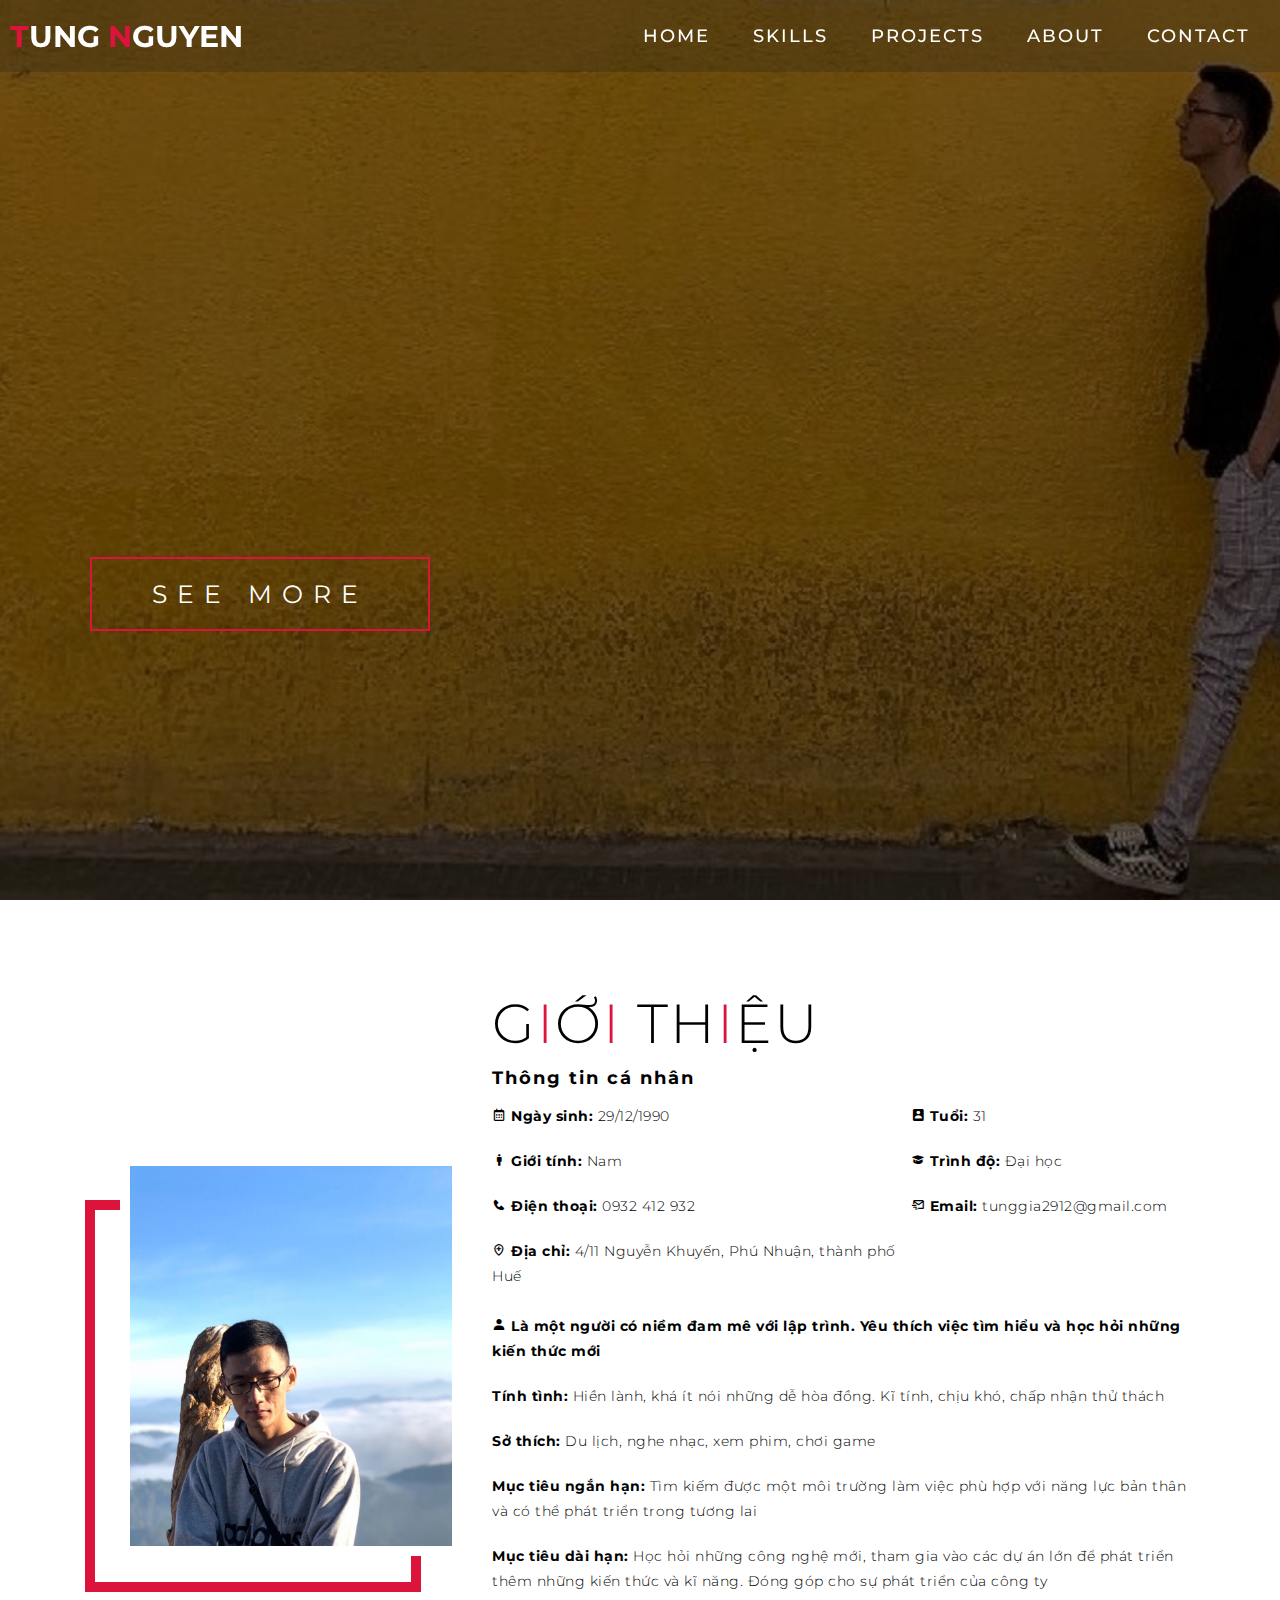
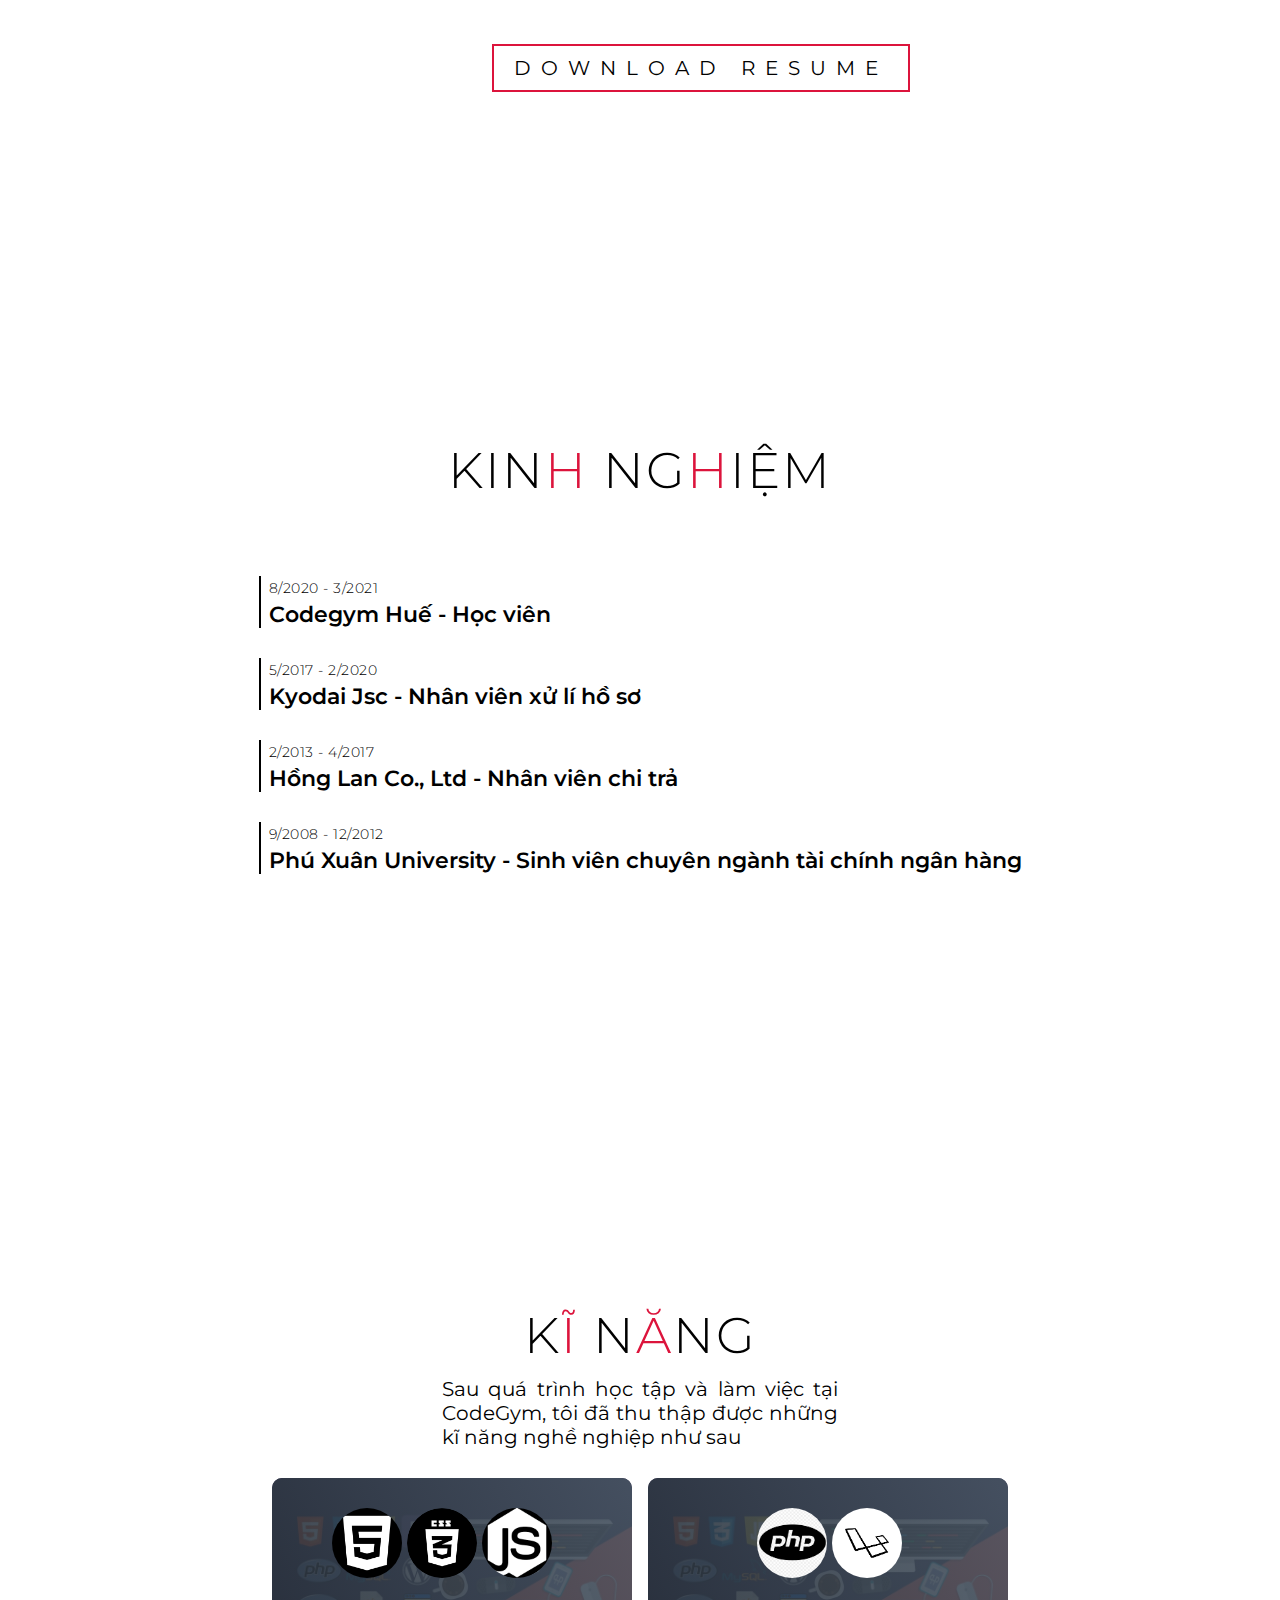
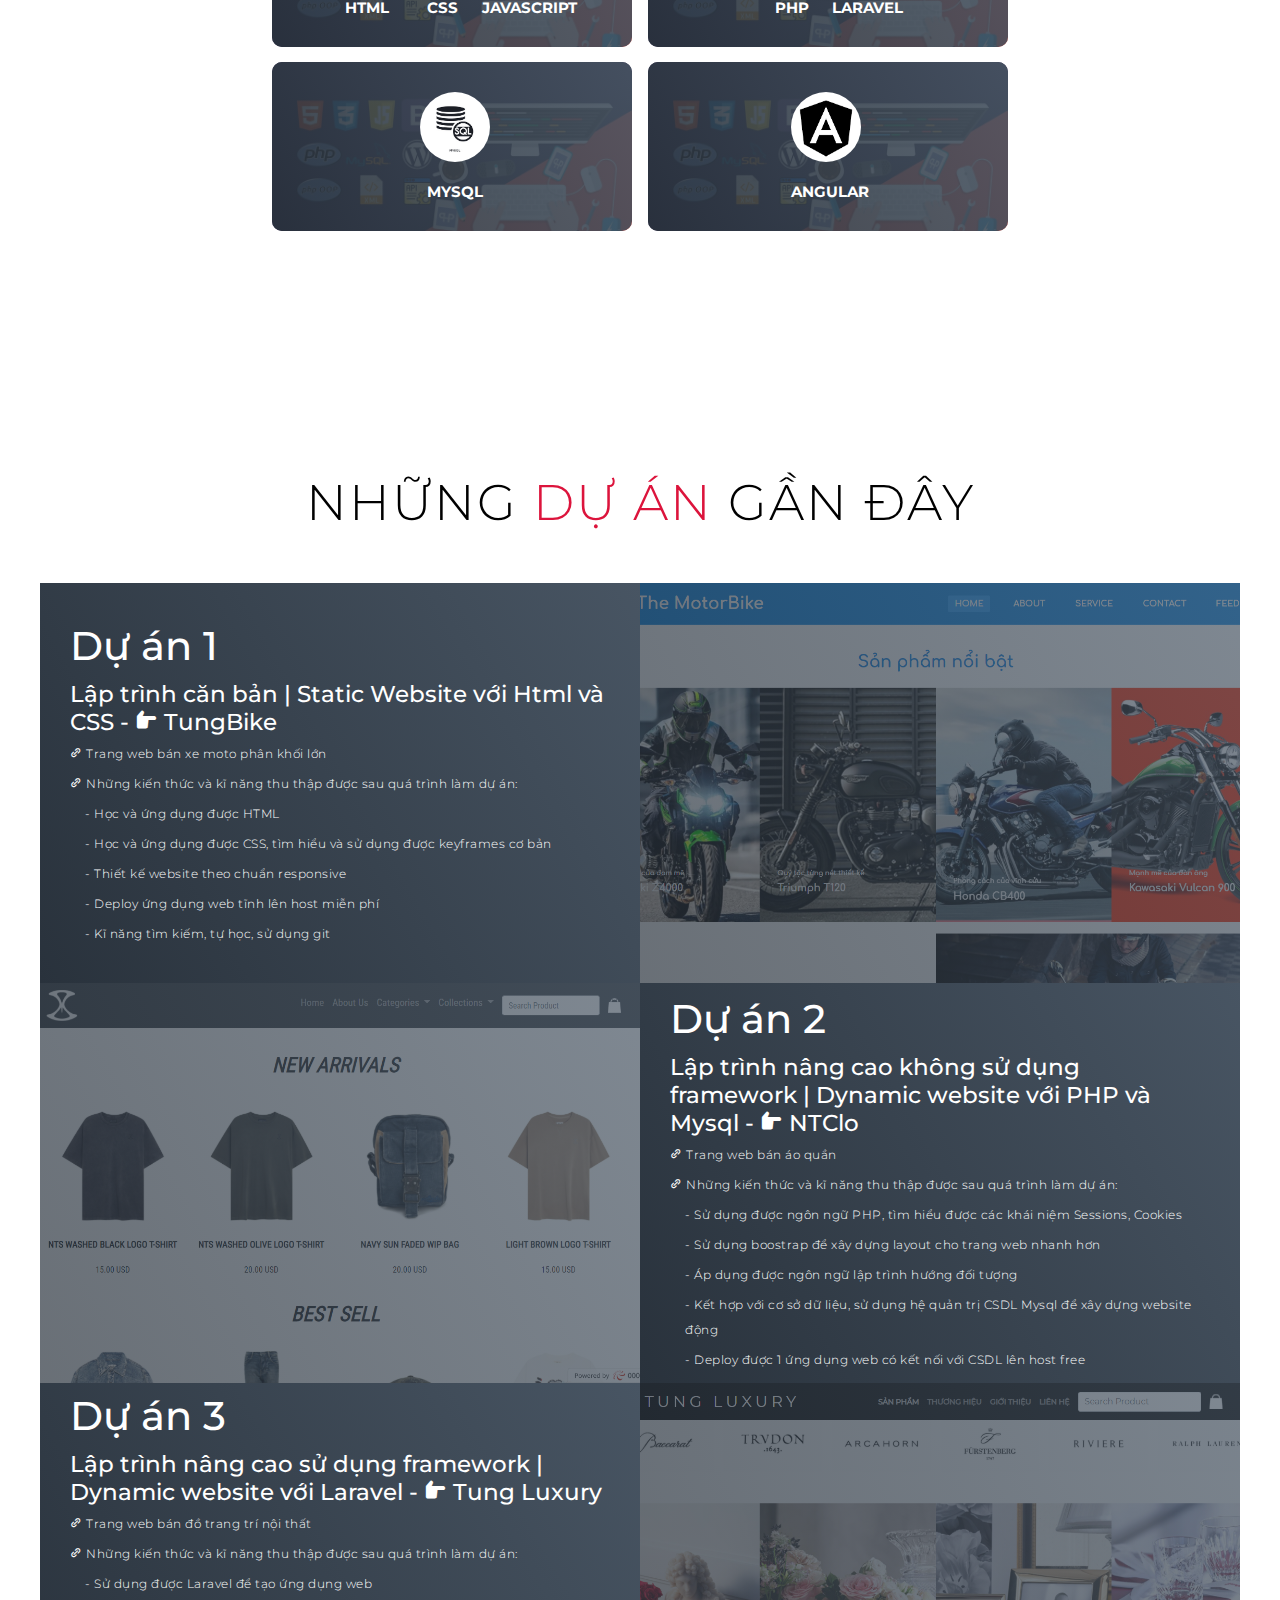
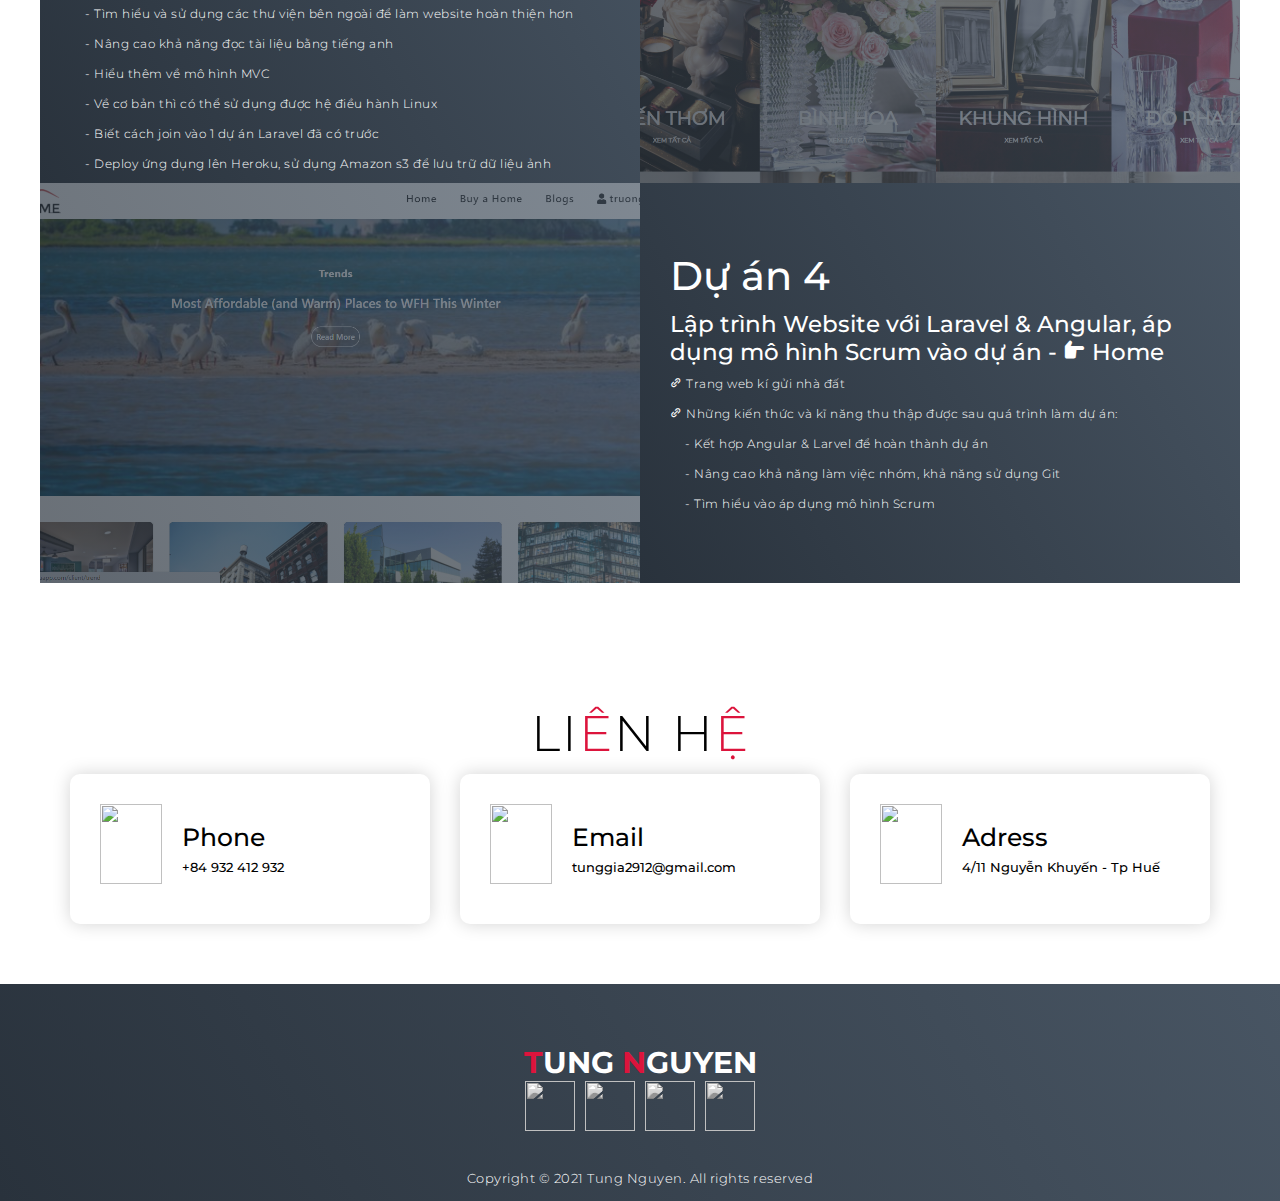
==== index.html @ 2b0b5496 "fix" ====
<!DOCTYPE html>
<html lang="en">
  <head>
    <meta charset="UTF-8" />
    <meta name="viewport" content="width=device-width, initial-scale=1.0" />
    <link rel="stylesheet" href="style.css" />
    <link rel="preconnect" href="https://fonts.gstatic.com" />
    <link
      href="https://fonts.googleapis.com/css2?family=Montserrat&display=swap"
      rel="stylesheet"
    />
    <link rel="stylesheet"
  href="https://cdn.jsdelivr.net/npm/boxicons@latest/css/boxicons.min.css">
    <title>TungNguyen Portfolio</title>
  </head>
  <body>
  <div class="wrapper">
    <section id="header">
      <div class="header container">
        <div class="header__nav-bar">
          <div class="header__brand">
            <a href="#hero"
              ><h1><span>T</span>ung <span>N</span>guyen</h1></a
            >
          </div>
          <div class="header__nav-list">
            <div class="hamburger">
              <div class="bar"></div>
            </div>
            <ul>
              <li><a class="link" href="#hero" data-after="Home">Home</a></li>
              <li><a class="link" href="#services" data-after="Skills">Skills</a></li>
              <li><a class="link" href="#projects" data-after="Projects">Projects</a></li>
              <li><a class="link" href="#about" data-after="About">About</a></li>
              <li><a class="link" href="#contact" data-after="Contact">Contact</a></li>
            </ul>
          </div>
        </div>
      </div>
    </section>
    <section id="hero">
      <div class="hero container">
        <div>
          <h1>Hello,<span></span></h1>
          <h1>My name is <span></span></h1>
          <h1>Tung <span></span></h1>
          <a href="#about" type="button" class="cta">See more</a>
        </div>
      </div>
    </section>
    <section id="about">
      <div class="about container">
        <div class="about__col-left">
          <div class="about__image">
            <img src="./assets/images/profile.jpg" alt="" />
          </div>
        </div>
        <div class="about__col-right">
          <h1 class="section__title">G<span>i</span>ớ<span>i</span> Th<span>i</span>ệu</h1>
          <h2>Thông tin cá nhân</h2>
          <div class="info_details">
            <div class="info_left">
              <p>
                <i class='bx bx-calendar'></i>
                <span class="about_highlight">Ngày sinh:</span> 29/12/1990
              </p>
              <p>
                <i class='bx bx-male'></i>
                <span class="about_highlight">Giới tính:</span> Nam
              </p>
              <p>
                <i class='bx bxs-phone' ></i>
                <span class="about_highlight">Điện thoại:</span> 0932 412 932
              </p>
              <p>
                <i class='bx bx-location-plus' ></i>
                <span class="about_highlight">Địa chỉ:</span> 4/11 Nguyễn Khuyến, Phú Nhuận, thành phố Huế
              </p>
            </div>
            <div class="info-right">
              <p>
                <i class='bx bxs-user-rectangle'></i>
                <span class="about_highlight">Tuổi:</span> 31
              </p>
              <p>
                <i class='bx bxs-graduation' ></i>
                <span class="about_highlight">Trình độ:</span> Đại học
              </p>
              <p>
                <i class='bx bx-mail-send' ></i>
                <span class="about_highlight">Email:</span> tunggia2912@gmail.com
              </p>
            </div>
          </div>
          <p><span class="about_highlight"><i class='bx bxs-user'></i> Là một người có niềm đam mê với lập trình. Yêu thích việc tìm hiểu và học hỏi những kiến thức mới</span></p>
          <p><span class="about_highlight">Tính tình:</span> Hiền lành, khá ít nói những dễ hòa đồng. Kĩ tính, chịu khó, chấp nhận thử thách</p>
          <p><span class="about_highlight">Sở thích:</span> Du lịch, nghe nhạc, xem phim, chơi game</p>
          <p><span class="about_highlight">Mục tiêu ngắn hạn:</span> Tìm kiếm được một môi trường làm việc phù hợp với năng lực bản thân và có thể phát triển trong tương lai</p>
          <p><span class="about_highlight">Mục tiêu dài hạn:</span> Học hỏi những công nghệ mới, tham gia vào các dự án lớn để phát triển thêm những kiến thức và kĩ năng. Đóng góp cho sự phát triển của công ty</p>
          <a download="" href="./assets/pdf/tungCv.pdf" id="resume-button" class="cta generate-pdf">Download Resume</a>
          <!-- Button to generate and download pdf -->
          <!-- <i class='bx bx-download ' title="Generate PDF" ></i> -->
        </div>
      </div>
    </section>
    <section id="experiences">
      <div class="experiences container">
          <div class="experiences__top">
              <h1 class="section__title">Kin<span>h</span> Ng<span>h</span>iệm</h1>
          </div>
          <div class="experiences_bottom">
              <div class="timeline_item">                
                  <p class="experiences_timeline">8/2020 - 3/2021</p>
                  <h2>Codegym Huế - Học viên</h2>
              </div>
              <div class="timeline_item">
                  <p class="experiences_timeline">5/2017 - 2/2020</p>
                  <h2>Kyodai Jsc - Nhân viên xử lí hồ sơ</h2>
              </div>
              <div class="timeline_item">
                  <p class="experiences_timeline">2/2013 - 4/2017</p>
                  <h2>Hồng Lan Co., Ltd - Nhân viên chi trả</h2>
              </div>
              <div class="timeline_item">
                  <p class="experiences_timeline">9/2008 - 12/2012</p>
                  <h2>Phú Xuân University - Sinh viên chuyên ngành tài chính ngân hàng</h2>
              </div>
      </div>
  </section>
    <section id="services">
      <div class="services container">
        <div class="services__top">
          <h1 class="section__title">K<span>ĩ</span> n<span>ă</span>ng</h1>
            <div class="description">
              Sau quá trình học tập và làm việc tại CodeGym, tôi đã thu thập được những kĩ năng nghề nghiệp như sau  
            </div>
        </div>
        <div class="services__bottom">
          <div class="services__item">
            <div class="skills">
              <div class="icon">
                <img src="assets/images/html.png" />
              </div>
              <h3>HTML</h3>
            </div>
            <div class="skills">
              <div class="icon">
                <img src="assets/images/css3.webp" />
              </div>
              <h3>CSS</h3>
            </div>
            <div class="skills">
              <div class="icon">
                <img src="assets/images/js.png" />
              </div>
              <h3>JavaScript</h3>
            </div>
          </div>
          <div class="services__item">
              <div class="skills">
                <div class="icon">
                  <img src="assets/images/php.jpg" />
                </div>
                <h3>PHP</h2>
              </div>
              <div class="skills">
                <div class="icon">
                  <img src="assets/images/laravel.png" />
                </div>
                <h3>Laravel</h2>
              </div>
          </div>
          <div class="services__item">
            <div class="skills">
              <div class="icon">
                <img src="assets/images/mysql.jpg" />
              </div>
              <h3>MySql</h2>
            </div>
          </div>
          <div class="services__item">
            <div class="skills">
              <div class="icon">
                <img src="assets/images/angular.png" />
              </div>
              <h3>Angular</h2>
            </div>
          </div>
        </div>
      </div>
    </section>
    <section id="projects">
      <div class="projects container">
        <div class="projects__header">
          <h1 class="section__title">Những<span> dự án</span> gần đây</h1>
        </div>
        <div class="projects__all">
          <div class="projects__item">
            <div class="projects__info">
              <h1>Dự án 1</h1>
              <h2>Lập trình căn bản | Static Website với Html và CSS - <a href="https://tungbike.netlify.app/"><i class='bx bxs-hand-right'></i> TungBike</a></h2>
              <p>
                <i class='bx bx-link-alt'></i> Trang web bán xe moto phân khối lớn
              </p>
              <p>
                <i class='bx bx-link-alt'></i> Những kiến thức và kĩ năng thu thập được sau quá trình làm dự án:
              </p>
              <p class="project_knowledges">- Học và ứng dụng được HTML</p>
              <p class="project_knowledges">- Học và ứng dụng được CSS, tìm hiểu và sử dụng được keyframes cơ bản</p>
              <p class="project_knowledges">- Thiết kế website theo chuẩn responsive</p>
              <p class="project_knowledges">- Deploy ứng dụng web tĩnh lên host miễn phí</p>
              <p class="project_knowledges">- Kĩ năng tìm kiếm, tự học, sử dụng git</p>
            </div>
            <div class="projects__image">
              <img src="./assets/images/project1.png" alt="" />
            </div>
          </div>
          <div class="projects__item">
            <div class="projects__info">
              <h1>Dự án 2</h1>
              <h2>Lập trình nâng cao không sử dụng framework | Dynamic website với PHP và Mysql - <a href="https://ntclo.000webhostapp.com/"><i class='bx bxs-hand-right'></i> NTClo</a></h2>
              <p>
                <i class='bx bx-link-alt'></i> Trang web bán áo quần
              </p>
              <p>
                <i class='bx bx-link-alt'></i> Những kiến thức và kĩ năng thu thập được sau quá trình làm dự án:
              </p>
              <p class="project_knowledges">- Sử dụng được ngôn ngữ PHP, tìm hiểu được các khái niệm Sessions, Cookies</p>
              <p class="project_knowledges">- Sử dụng boostrap để xây dựng layout cho trang web nhanh hơn</p>
              <p class="project_knowledges">- Áp dụng được ngôn ngữ lập trình hướng đối tượng</p>
              <p class="project_knowledges">- Kết hợp với cơ sở dữ liệu, sử dụng hệ quản trị CSDL Mysql để xây dựng website động</p>
              <p class="project_knowledges">- Deploy được 1 ứng dụng web có kết nối với CSDL lên host free</p>
            </div>
            <div class="projects__image">
              <img src="./assets/images/project2.png" alt="" />
            </div>
          </div>
          <div class="projects__item">
            <div class="projects__info">
              <h1>Dự án 3</h1>
              <h2>Lập trình nâng cao sử dụng framework | Dynamic website với Laravel - <a href="https://tungluxury.herokuapp.com/"><i class='bx bxs-hand-right'></i> Tung Luxury</a></h2>
              <p>
                <i class='bx bx-link-alt'></i> Trang web bán đồ trang trí nội thất
              </p>
              <p>
                <i class='bx bx-link-alt'></i> Những kiến thức và kĩ năng thu thập được sau quá trình làm dự án:
              </p>
              <p class="project_knowledges">- Sử dụng được Laravel để tạo ứng dụng web</p>
              <p class="project_knowledges">- Tìm hiểu và sử dụng các thư viện bên ngoài để làm website hoàn thiện hơn</p>
              <p class="project_knowledges">- Nâng cao khả năng đọc tài liệu bằng tiếng anh</p>
              <p class="project_knowledges">- Hiểu thêm về mô hình MVC</p>
              <p class="project_knowledges">- Về cơ bản thì có thể sử dụng được hệ điều hành Linux</p>
              <p class="project_knowledges">- Biết cách join vào 1 dự án Laravel đã có trước</p>
              <p class="project_knowledges">- Deploy ứng dụng lên Heroku, sử dụng Amazon s3 để lưu trữ dữ liệu ảnh</p>
            </div>
            <div class="projects__image">
              <img src="./assets/images/project3.png" alt="" />
            </div>
          </div>
          <div class="projects__item">
            <div class="projects__info">
              <h1>Dự án 4</h1>
              <h2>Lập trình Website với Laravel & Angular, áp dụng mô hình Scrum vào dự án - <a href="http://home-estate.herokuapp.com/"><i class='bx bxs-hand-right'></i> Home</a></h2>
              <p>
                <i class='bx bx-link-alt'></i> Trang web kí gửi nhà đất
              </p>
              <p>
                <i class='bx bx-link-alt'></i> Những kiến thức và kĩ năng thu thập được sau quá trình làm dự án:
              </p>
              <p class="project_knowledges">- Kết hợp Angular & Larvel để hoàn thành dự án</p>
              <p class="project_knowledges">- Nâng cao khả năng làm việc nhóm, khả năng sử dụng Git</p>
              <p class="project_knowledges">- Tìm hiểu vào áp dụng mô hình Scrum</p>
            </div>
            <div class="projects__image">
              <img src="./assets/images/project4.png" alt="" />
            </div>
          </div>
        </div>
      </div>
    </section>
  
    <!-- CONTACT -->
    <section id="contact">
      <div class="contact container">
        <div>
          <h1 class="section__title">Li<span>ê</span>n H<span>ệ</span></h1>
        </div>
        <div class="contact__items">
          <div class="contact__item">
            <div class="contact__icon">
              <img src="https://img.icons8.com/bubbles/50/000000/phone.png" />
            </div>
            <div class="contact__info">
              <h1>Phone</h1>
              <h2>+84 932 412 932</h2>
            </div>
          </div>
          <div class="contact__item">
            <div class="contact__icon">
              <img src="https://img.icons8.com/bubbles/50/000000/email.png" />
            </div>
            <div class="contact__info">
              <h1>Email</h1>
              <h2>tunggia2912@gmail.com</h2>

            </div>
          </div>
          <div class="contact__item">
            <div class="contact__icon">
              <img src="https://img.icons8.com/bubbles/50/000000/address.png" />
            </div>
            <div class="contact__info">
              <h1>Adress</h1>
              <h2>4/11 Nguyễn Khuyến - Tp Huế</h2>
            </div>
          </div>
        </div>
      </div>
    </section>
    <section id="footer">
      <div class="footer container">
        <div class="footer__brand">
          <h1><span>T</span>ung <span>N</span>guyen</h1>
        </div>
        <div class="footer__social-icon">
          <div class="footer__social-item">
            <a href="#"
              ><img
                src="https://img.icons8.com/bubbles/50/000000/facebook-new.png"
            /></a>
          </div>
          <div class="footer__social-item">
            <a href="#"
              ><img
                src="https://img.icons8.com/bubbles/50/000000/instagram-new.png"
            /></a>
          </div>
          <div class="footer__social-item">
            <a href="#"
              ><img src="https://img.icons8.com/bubbles/50/000000/twitter.png"
            /></a>
          </div>
          <div class="footer__social-item">
            <a href="#"
              ><img src="https://img.icons8.com/bubbles/50/000000/youtube.png"
            /></a>
          </div>
        </div>
        <p>Copyright © 2021 Tung Nguyen. All rights reserved</p>
      </div>
    </section>
  </div>
    <script src="https://unpkg.com/scrollreveal"></script>
    <script src="./js/myJs.js"></script> 
    <script src="./js/html2pdf.bundle.min.js"></script>
  </body>
</html>
---- style.css ----
#hero {
  background-image: url(./assets/images/background1.jpg);
  background-size: cover;
  background-position: top center;
  position: relative;
  z-index: 1;
}

#hero .hero {
  max-width: 1200px;
  margin: 0 auto;
  padding: 0 50px;
  -webkit-box-pack: start;
      -ms-flex-pack: start;
          justify-content: flex-start;
}

#hero::after {
  content: '';
  position: absolute;
  left: 0;
  top: 0;
  height: 100%;
  width: 100%;
  background-color: black;
  opacity: 0.5;
  z-index: -1;
}

#hero h1 {
  display: block;
  width: -webkit-fit-content;
  width: -moz-fit-content;
  width: fit-content;
  font-size: 4rem;
  position: relative;
  color: transparent;
  -webkit-animation: text-reveal .5s forwards;
          animation: text-reveal .5s forwards;
  -webkit-animation-delay: 1.5s;
          animation-delay: 1.5s;
}

@media screen and (min-width: 768px) {
  #hero h1 {
    font-size: 7rem;
  }
}

#hero h1:nth-child(1) {
  -webkit-animation-delay: 1s;
          animation-delay: 1s;
}

#hero h1:nth-child(1) span {
  -webkit-animation-delay: .5s;
          animation-delay: .5s;
}

#hero h1:nth-child(2) {
  -webkit-animation-delay: 2s;
          animation-delay: 2s;
}

#hero h1:nth-child(2) span {
  -webkit-animation-delay: 1.5s;
          animation-delay: 1.5s;
}

#hero h1:nth-child(3) {
  -webkit-animation: text-reveal_name .5s ease forwards;
          animation: text-reveal_name .5s ease forwards;
  -webkit-animation-delay: 3s;
          animation-delay: 3s;
}

#hero h1:nth-child(3) span {
  -webkit-animation-delay: 2.5s;
          animation-delay: 2.5s;
}

#hero h1 span {
  position: absolute;
  top: 0;
  left: 0;
  height: 100%;
  width: 0;
  background-color: crimson;
  -webkit-animation: text_reveal_box 1s ease;
          animation: text_reveal_box 1s ease;
  -webkit-animation-delay: .3s;
          animation-delay: .3s;
}

/* keyframes*/
@-webkit-keyframes text_reveal_box {
  50% {
    width: 100%;
    left: 0;
  }
  100% {
    width: 0;
    left: 100%;
  }
}
@keyframes text_reveal_box {
  50% {
    width: 100%;
    left: 0;
  }
  100% {
    width: 0;
    left: 100%;
  }
}

@-webkit-keyframes text-reveal {
  100% {
    color: white;
  }
}

@keyframes text-reveal {
  100% {
    color: white;
  }
}

@-webkit-keyframes text-reveal_name {
  100% {
    color: crimson;
    font-weight: 600;
  }
}

@keyframes text-reveal_name {
  100% {
    color: crimson;
    font-weight: 600;
  }
}

/* end Keyframes*/
#services .services {
  -webkit-box-orient: vertical;
  -webkit-box-direction: normal;
      -ms-flex-direction: column;
          flex-direction: column;
  text-align: center;
  max-width: 1500px;
  margin: 0 auto;
  padding: 60px 0;
}

#services .services__top {
  width: 500px;
  margin: 0 auto;
  padding: 20px;
}

#services .services__top p {
  font-size: 1.7rem;
  margin-top: 5px;
  line-height: 2rem;
  font-weight: 300;
  letter-spacing: .05rem;
}

#services .services__bottom {
  display: -webkit-box;
  display: -ms-flexbox;
  display: flex;
  -webkit-box-align: center;
      -ms-flex-align: center;
          align-items: center;
  -webkit-box-pack: center;
      -ms-flex-pack: center;
          justify-content: center;
  -ms-flex-wrap: wrap;
      flex-wrap: wrap;
}

#services .services__bottom .icon {
  height: 70px;
  width: 70px;
  margin-bottom: 20px;
  color: white;
}

#services .services__bottom .icon img {
  height: 100%;
  width: 100%;
  -o-object-fit: cover;
     object-fit: cover;
  border-radius: 50%;
}

#services .services__item {
  -ms-flex-preferred-size: 80%;
      flex-basis: 80%;
  display: -webkit-box;
  display: -ms-flexbox;
  display: flex;
  -webkit-box-align: start;
      -ms-flex-align: start;
          align-items: flex-start;
  -webkit-box-pack: center;
      -ms-flex-pack: center;
          justify-content: center;
  -webkit-box-orient: horizontal;
  -webkit-box-direction: normal;
      -ms-flex-direction: row;
          flex-direction: row;
  padding: 30px;
  border-radius: 10px;
  background-image: url(./assets/images/servicesBG.jpeg);
  background-size: cover;
  margin: 10px 5%;
  position: relative;
  z-index: 1;
  overflow: hidden;
}

#services .services__item::after {
  content: '';
  position: absolute;
  left: 0;
  top: 0;
  height: 100%;
  width: 100%;
  background-image: linear-gradient(60deg, #29323c 0%, #485563 100%);
  opacity: .9;
  z-index: -1;
}

#services .services__item h3 {
  font-size: 1.5rem;
  color: white;
  margin-bottom: 10x;
  text-transform: uppercase;
}

@media screen and (min-width: 768px) {
  #services .services__item {
    -ms-flex-preferred-size: 45%;
        flex-basis: 45%;
    margin: 2.5%;
  }
}

@media screen and (min-width: 1200px) {
  #services .services__item {
    -ms-flex-preferred-size: 45%;
        flex-basis: 45%;
    margin: 1%;
  }
}

.services__item .skills {
  margin-left: 5px;
}

.description {
  font-size: 1.5rem;
  padding: 1px 2px;
  text-align: justify;
  margin: 0 6rem;
}

@media screen and (min-width: 768px) {
  .description {
    font-size: 2rem;
    margin: 0 3rem;
  }
}

#projects .projects {
  -webkit-box-orient: vertical;
  -webkit-box-direction: normal;
      -ms-flex-direction: column;
          flex-direction: column;
  max-width: 1200px;
  margin: 0 auto;
  padding: 60px 0;
}

#projects .projects__header h1 {
  margin-bottom: 50px;
}

#projects .projects__all {
  display: -webkit-box;
  display: -ms-flexbox;
  display: flex;
  -webkit-box-align: center;
      -ms-flex-align: center;
          align-items: center;
  -webkit-box-pack: center;
      -ms-flex-pack: center;
          justify-content: center;
  -webkit-box-orient: vertical;
  -webkit-box-direction: normal;
      -ms-flex-direction: column;
          flex-direction: column;
}

#projects .projects__item {
  display: -webkit-box;
  display: -ms-flexbox;
  display: flex;
  -webkit-box-align: center;
      -ms-flex-align: center;
          align-items: center;
  -webkit-box-pack: center;
      -ms-flex-pack: center;
          justify-content: center;
  -webkit-box-orient: vertical;
  -webkit-box-direction: normal;
      -ms-flex-direction: column;
          flex-direction: column;
  width: 80%;
  margin: 20px auto;
  overflow: hidden;
  border-radius: 10px;
}

#projects .projects__item:hover .projects__image img {
  -webkit-transform: scale(1.1);
          transform: scale(1.1);
}

@media screen and (min-width: 768px) {
  #projects .projects__item {
    -webkit-box-orient: horizontal;
    -webkit-box-direction: normal;
        -ms-flex-direction: row;
            flex-direction: row;
    height: 400px;
    margin: 0;
    width: 100%;
    border-radius: 0;
  }
  #projects .projects__item:nth-child(even) {
    -webkit-box-orient: horizontal;
    -webkit-box-direction: reverse;
        -ms-flex-direction: row-reverse;
            flex-direction: row-reverse;
  }
}

#projects .projects__info {
  padding: 30px;
  -ms-flex-preferred-size: 50%;
      flex-basis: 50%;
  height: 100%;
  display: -webkit-box;
  display: -ms-flexbox;
  display: flex;
  -webkit-box-align: start;
      -ms-flex-align: start;
          align-items: flex-start;
  -webkit-box-pack: center;
      -ms-flex-pack: center;
          justify-content: center;
  -webkit-box-orient: vertical;
  -webkit-box-direction: normal;
      -ms-flex-direction: column;
          flex-direction: column;
  background-image: linear-gradient(60deg, #29323c 0%, #485563 100%);
  color: white;
}

#projects .projects__info h1 {
  font-size: 4rem;
  font-weight: 500;
}

#projects .projects__info h2 {
  font-size: 2.3rem;
  font-weight: 500;
  margin-top: 10px;
}

#projects .projects__info p {
  color: white;
  font-size: 1.2rem;
}

#projects .projects__info a {
  color: white;
  text-decoration: none;
}

#projects .projects__info a:hover {
  color: crimson;
}

@media screen and (min-width: 768px) {
  #projects .projects__info {
    height: 100%;
  }
}

#projects .projects__image {
  -ms-flex-preferred-size: 50%;
      flex-basis: 50%;
  height: 300px;
  overflow: hidden;
  position: relative;
}

#projects .projects__image::after {
  content: '';
  position: absolute;
  left: 0;
  top: 0;
  height: 100%;
  width: 100%;
  background-image: linear-gradient(60deg, #29323c 0%, #485563 100%);
  opacity: .7;
}

#projects .projects__image img {
  -webkit-transition: .6s ease transform;
  transition: .6s ease transform;
}

@media screen and (min-width: 768px) {
  #projects .projects__image {
    height: 100%;
  }
}

.project_knowledges {
  margin-left: 15px;
}

#about .about {
  -webkit-box-orient: vertical;
  -webkit-box-direction: reverse;
      -ms-flex-direction: column-reverse;
          flex-direction: column-reverse;
  text-align: center;
  max-width: 1200px;
  margin: 0 auto;
  padding: 60px 20px;
}

#about .about__col-left {
  width: 250px;
  height: 360px;
}

@media screen and (min-width: 768px) {
  #about .about__col-left {
    width: 600px;
    height: 400px;
    padding-left: 60px;
  }
}

#about .about__col-right {
  width: 100%;
}

#about .about__col-right h2 {
  font-size: 1.8rem;
  font-weight: 500px;
  letter-spacing: .2rem;
  margin-bottom: 10px;
}

#about .about__col-right p {
  margin-bottom: 20px;
}

#about .about__col-right .cta {
  color: black;
  margin-bottom: 30px;
  padding: 10px 20px;
  font-size: 2rem;
}

#about .about__col-right .cta:hover {
  color: white;
}

@media screen and (min-width: 768px) {
  #about .about__col-right {
    text-align: left;
    padding: 30px;
  }
}

#about .about__image {
  height: 100%;
  width: 100%;
  position: relative;
  border: 10px solid white;
}

#about .about__image::after {
  content: '';
  position: absolute;
  left: -33px;
  top: 19px;
  height: 98%;
  width: 98%;
  border: 7px solid crimson;
  z-index: -1;
}

@media screen and (min-width: 768px) {
  #about .about__image::after {
    left: -45px;
    top: 34px;
    height: 98%;
    width: 98%;
    border: 10px solid crimson;
  }
}

@media screen and (min-width: 768px) {
  #about .about {
    -webkit-box-orient: horizontal;
    -webkit-box-direction: normal;
        -ms-flex-direction: row;
            flex-direction: row;
  }
}

@media screen and (min-width: 768px) {
  #about h1 {
    text-align: left;
    font-size: 5.5rem;
  }
}

span.about_highlight {
  font-weight: bold;
}

@media screen and (min-width: 768px) {
  .info_details {
    display: -webkit-box;
    display: -ms-flexbox;
    display: flex;
    -webkit-box-orient: horizontal;
    -webkit-box-direction: normal;
        -ms-flex-direction: row;
            flex-direction: row;
  }
  .info_details .info_left {
    -ms-flex-preferred-size: 60%;
        flex-basis: 60%;
  }
  .info_details .info_right {
    -ms-flex-preferred-size: 30%;
        flex-basis: 30%;
    margin-left: 100px;
  }
}

#contact .contact {
  -webkit-box-orient: vertical;
  -webkit-box-direction: normal;
      -ms-flex-direction: column;
          flex-direction: column;
  max-width: 1200px;
  margin: 0 auto;
}

#contact .contact__items {
  width: 400px;
}

#contact .contact__item {
  width: 80%;
  padding: 20px;
  text-align: center;
  border-radius: 10px;
  padding: 30px;
  margin: 30px;
  -webkit-box-pack: center;
      -ms-flex-pack: center;
          justify-content: center;
  display: -webkit-box;
  display: -ms-flexbox;
  display: flex;
  -webkit-box-align: center;
      -ms-flex-align: center;
          align-items: center;
  -webkit-box-orient: vertical;
  -webkit-box-direction: normal;
      -ms-flex-direction: column;
          flex-direction: column;
  -webkit-box-shadow: 0px 0px 18px 0 #0000002c;
          box-shadow: 0px 0px 18px 0 #0000002c;
  -webkit-transition: .4s ease box-shadow;
  transition: .4s ease box-shadow;
}

#contact .contact__item:hover {
  -webkit-box-shadow: 0px 0px 5px 0 #0000002c;
          box-shadow: 0px 0px 5px 0 #0000002c;
}

#contact .contact__icon {
  width: 70px;
  margin: 0 auto;
  margin-bottom: 10px;
}

#contact .contact__info h1 {
  font-size: 2.5rem;
  font-weight: 500;
  margin-bottom: 5px;
}

#contact .contact__info h2 {
  font-size: 1.3rem;
  line-height: 2rem;
  font-weight: 500;
}

@media screen and (min-width: 768px) {
  #contact .contact {
    -webkit-box-orient: vertical;
    -webkit-box-direction: normal;
        -ms-flex-direction: column;
            flex-direction: column;
    padding: 60px 0;
    -webkit-box-align: center;
        -ms-flex-align: center;
            align-items: center;
    -webkit-box-pack: center;
        -ms-flex-pack: center;
            justify-content: center;
    min-height: 20vh;
  }
  #contact .contact__items {
    width: 100%;
    display: -webkit-box;
    display: -ms-flexbox;
    display: flex;
    -webkit-box-orient: horizontal;
    -webkit-box-direction: normal;
        -ms-flex-direction: row;
            flex-direction: row;
    -webkit-box-pack: space-evenly;
        -ms-flex-pack: space-evenly;
            justify-content: space-evenly;
    margin: 0;
  }
  #contact .contact__item {
    width: 30%;
    -webkit-box-orient: horizontal;
    -webkit-box-direction: normal;
        -ms-flex-direction: row;
            flex-direction: row;
    margin: 0;
  }
  #contact .contact__icon {
    height: 80px;
    width: 80px;
  }
  #contact .contact__icon img {
    -o-object-fit: contain;
       object-fit: contain;
  }
  #contact .contact__info {
    width: 100%;
    text-align: left;
    padding-left: 20px;
  }
}

#footer {
  background-image: linear-gradient(60deg, #29323c 0%, #485563 100%);
}

#footer .footer {
  min-height: 200px;
  -webkit-box-orient: vertical;
  -webkit-box-direction: normal;
      -ms-flex-direction: column;
          flex-direction: column;
  padding-top: 60px;
  padding-bottom: 10px;
  -webkit-box-align: center;
      -ms-flex-align: center;
          align-items: center;
}

#footer .footer__brand h1 {
  font-size: 3rem;
  text-transform: uppercase;
  color: white;
}

#footer .footer__brand h1 span {
  color: crimson;
}

#footer .footer h2 {
  color: white;
  font-weight: 500;
  font-size: 1.8rem;
  letter-spacing: .1rem;
  margin-top: 10px;
  margin-bottom: 10px;
}

#footer .footer__social-icon {
  display: -webkit-box;
  display: -ms-flexbox;
  display: flex;
  margin-bottom: 30px;
}

#footer .footer__social-item {
  height: 50px;
  width: 50px;
  margin: 0 5px;
}

#footer .footer__social-item:hover img {
  -webkit-filter: grayscale(0);
          filter: grayscale(0);
}

#footer .footer__social-item img {
  -webkit-filter: grayscale(1);
          filter: grayscale(1);
  -webkit-transition: .4s ease filter;
  transition: .4s ease filter;
}

#footer p {
  color: white;
  font-size: 1.3rem;
}

#header {
  position: fixed;
  z-index: 1000;
  left: 0;
  top: 0;
  width: 100vw;
  height: auto;
}

#header .header {
  min-height: 8vh;
  background-color: rgba(31, 30, 30, 0.24);
  -webkit-transition: .5s ease background-color;
  transition: .5s ease background-color;
}

#header .header__brand h1 {
  font-size: 3rem;
  text-transform: uppercase;
  color: white;
}

#header .header__brand h1 span {
  color: crimson;
}

#header .header__nav-bar {
  display: -webkit-box;
  display: -ms-flexbox;
  display: flex;
  -webkit-box-align: center;
      -ms-flex-align: center;
          align-items: center;
  -webkit-box-pack: justify;
      -ms-flex-pack: justify;
          justify-content: space-between;
  width: 100%;
  height: 100%;
  max-width: 1300px;
  padding: 0 10px;
}

#header .header__nav-list ul {
  list-style: none;
  position: absolute;
  background-color: #1f1e1e;
  width: 100vw;
  height: 100vh;
  left: 100%;
  top: 0;
  display: -webkit-box;
  display: -ms-flexbox;
  display: flex;
  -webkit-box-orient: vertical;
  -webkit-box-direction: normal;
      -ms-flex-direction: column;
          flex-direction: column;
  -webkit-box-pack: center;
      -ms-flex-pack: center;
          justify-content: center;
  -webkit-box-align: center;
      -ms-flex-align: center;
          align-items: center;
  z-index: 1;
  overflow-x: hidden;
  -webkit-transition: .5s ease left;
  transition: .5s ease left;
}

#header .header__nav-list ul.active {
  left: 0;
}

#header .header__nav-list ul li:hover a {
  color: crimson;
}

#header .header__nav-list ul li:hover a::after {
  -webkit-transform: translate(-50%, -50%) scale(1);
          transform: translate(-50%, -50%) scale(1);
  letter-spacing: initial;
}

#header .header__nav-list ul a {
  font-size: 2.5rem;
  font-weight: 500;
  letter-spacing: .2rem;
  text-decoration: none;
  color: white;
  text-transform: uppercase;
  padding: 20px;
  display: block;
  -webkit-transition: .5s ease;
  transition: .5s ease;
}

#header .header__nav-list ul a::after {
  content: attr(data-after);
  position: absolute;
  top: 50%;
  left: 50%;
  -webkit-transform: translate(-50%, -50%) scale(0);
          transform: translate(-50%, -50%) scale(0);
  color: rgba(240, 248, 255, 0.021);
  font-size: 9rem;
  letter-spacing: 50px;
  z-index: -1;
  -webkit-transition: .4s ease letter-spacing;
  transition: .4s ease letter-spacing;
}

#header .hamburger {
  height: 60px;
  width: 60px;
  display: inline-block;
  border: 3px solid white;
  border-radius: 50%;
  position: relative;
  display: -webkit-box;
  display: -ms-flexbox;
  display: flex;
  -webkit-box-align: center;
      -ms-flex-align: center;
          align-items: center;
  -webkit-box-pack: center;
      -ms-flex-pack: center;
          justify-content: center;
  z-index: 100;
  cursor: pointer;
  -webkit-transform: scale(0.8);
          transform: scale(0.8);
  margin-right: 20px;
}

#header .hamburger:after {
  position: absolute;
  content: '';
  width: 100%;
  height: 100%;
  border-radius: 50%;
  border: 3px solid white;
  -webkit-animation: hamburger_puls 1s ease infinite;
          animation: hamburger_puls 1s ease infinite;
}

#header .hamburger.active .bar::before {
  bottom: 0;
}

#header .hamburger.active .bar::after {
  top: 0;
}

#header .hamburger .bar {
  height: 2px;
  width: 30px;
  position: relative;
  background-color: white;
  z-index: -1;
}

#header .hamburger .bar::after {
  content: '';
  position: absolute;
  height: 100%;
  width: 100%;
  left: 0;
  background-color: white;
  -webkit-transition: .3s ease;
  transition: .3s ease;
  -webkit-transition-property: top, bottom;
  transition-property: top, bottom;
}

#header .hamburger .bar::before {
  content: '';
  position: absolute;
  height: 100%;
  width: 100%;
  left: 0;
  background-color: white;
  -webkit-transition: .3s ease;
  transition: .3s ease;
  -webkit-transition-property: top, bottom;
  transition-property: top, bottom;
}

#header .hamburger .bar::after {
  top: 8px;
}

#header .hamburger .bar::before {
  bottom: 8px;
}

@media screen and (min-width: 1200px) {
  #header .hamburger {
    display: none;
  }
  #header .header__nav-list ul {
    position: initial;
    display: block;
    height: auto;
    width: -webkit-fit-content;
    width: -moz-fit-content;
    width: fit-content;
    background-color: transparent;
  }
  #header .header__nav-list ul li {
    display: inline-block;
  }
  #header .header__nav-list ul li a {
    font-size: 1.8rem;
  }
  #header .header__nav-list ul a::after {
    display: none;
  }
}

@-webkit-keyframes hamburger_puls {
  0% {
    opacity: 1;
    -webkit-transform: scale(1);
            transform: scale(1);
  }
  100% {
    opacity: 0;
    -webkit-transform: scale(1.4);
            transform: scale(1.4);
  }
}

@keyframes hamburger_puls {
  0% {
    opacity: 1;
    -webkit-transform: scale(1);
            transform: scale(1);
  }
  100% {
    opacity: 0;
    -webkit-transform: scale(1.4);
            transform: scale(1.4);
  }
}

.experiences {
  -webkit-box-orient: vertical;
  -webkit-box-direction: normal;
      -ms-flex-direction: column;
          flex-direction: column;
  text-align: left;
  max-width: 1500px;
  margin: 0 auto;
  padding: 60px 0;
}

.experiences__top {
  width: 500px;
  margin: 0 auto;
  padding: 20px;
}

.experiences__top h1 {
  margin-bottom: 50px;
}

.experiences__bottom {
  display: -webkit-box;
  display: -ms-flexbox;
  display: flex;
  -webkit-box-align: center;
      -ms-flex-align: center;
          align-items: center;
  -webkit-box-pack: center;
      -ms-flex-pack: center;
          justify-content: center;
  -ms-flex-wrap: wrap;
      flex-wrap: wrap;
}

.timeline_item {
  margin-bottom: 30px;
  position: relative;
  padding-left: 1rem;
}

.timeline_item h2 {
  font-size: 2.2rem;
  font-weight: 600;
}

.timeline_item:before {
  content: "";
  position: absolute;
  width: 0;
  left: 0;
  top: 0;
  bottom: 0;
  border-right: 2px solid #000;
}

@media only screen and (max-width: 768px) {
  .timeline_item h2 {
    font-size: 1.5rem;
  }
  .timeline_item {
    margin-left: 1rem;
  }
}

* {
  padding: 0;
  margin: 0;
  -webkit-box-sizing: border-box;
          box-sizing: border-box;
}

html {
  font-size: 10px;
  font-family: 'Montserrat', sans-serif;
  scroll-behavior: smooth;
}

a {
  text-decoration: none;
}

img {
  height: 100%;
  width: 100%;
  -o-object-fit: cover;
     object-fit: cover;
}

p {
  color: black;
  font-size: 1.4rem;
  margin-top: 5px;
  line-height: 2.5rem;
  font-weight: 300;
  letter-spacing: .05rem;
}

.container {
  min-height: 100vh;
  width: 100%;
  display: -webkit-box;
  display: -ms-flexbox;
  display: flex;
  -webkit-box-align: center;
      -ms-flex-align: center;
          align-items: center;
  -webkit-box-pack: center;
      -ms-flex-pack: center;
          justify-content: center;
}

.section__title {
  font-size: 3rem;
  font-weight: 300;
  color: black;
  margin-bottom: 10px;
  text-transform: uppercase;
  letter-spacing: .2rem;
  text-align: center;
}

.section__title span {
  color: crimson;
}

@media screen and (min-width: 768px) {
  .section__title {
    font-size: 5rem;
  }
}

.cta {
  display: inline-block;
  padding: 10px 30px;
  color: crimson;
  background-color: transparent;
  color: white;
  border: 2px solid crimson;
  font-size: 1.5rem;
  text-transform: uppercase;
  letter-spacing: 1rem;
  margin-top: 30px;
  -webkit-transition: .3s ease background-color;
  transition: .3s ease background-color;
  -webkit-transition-property: background-color, color;
  transition-property: background-color, color;
}

.cta:hover {
  color: white;
  background-color: crimson;
}

@media screen and (min-width: 768px) {
  .cta {
    font-size: 2.5rem;
    padding: 20px 60px;
  }
}

.wrapper {
  margin: 0 auto;
  overflow: hidden;
}
/*# sourceMappingURL=style.css.map */
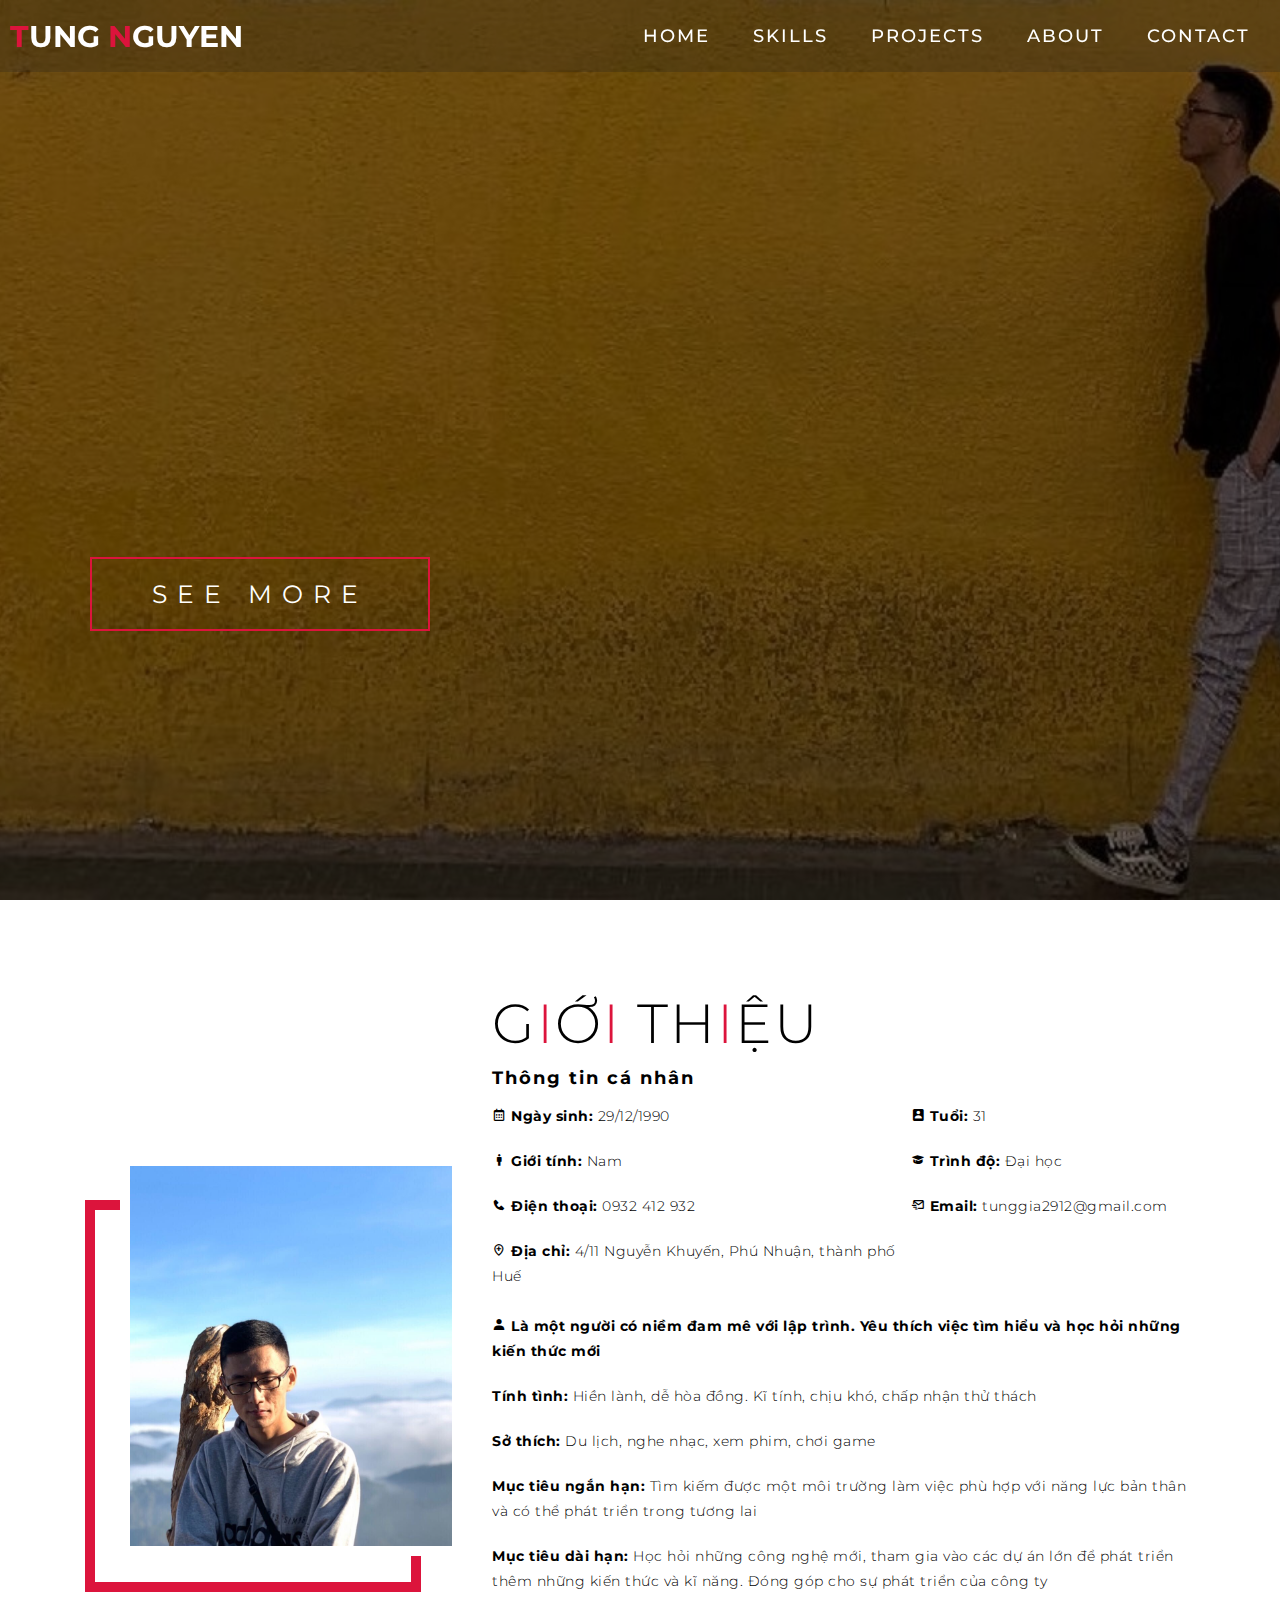
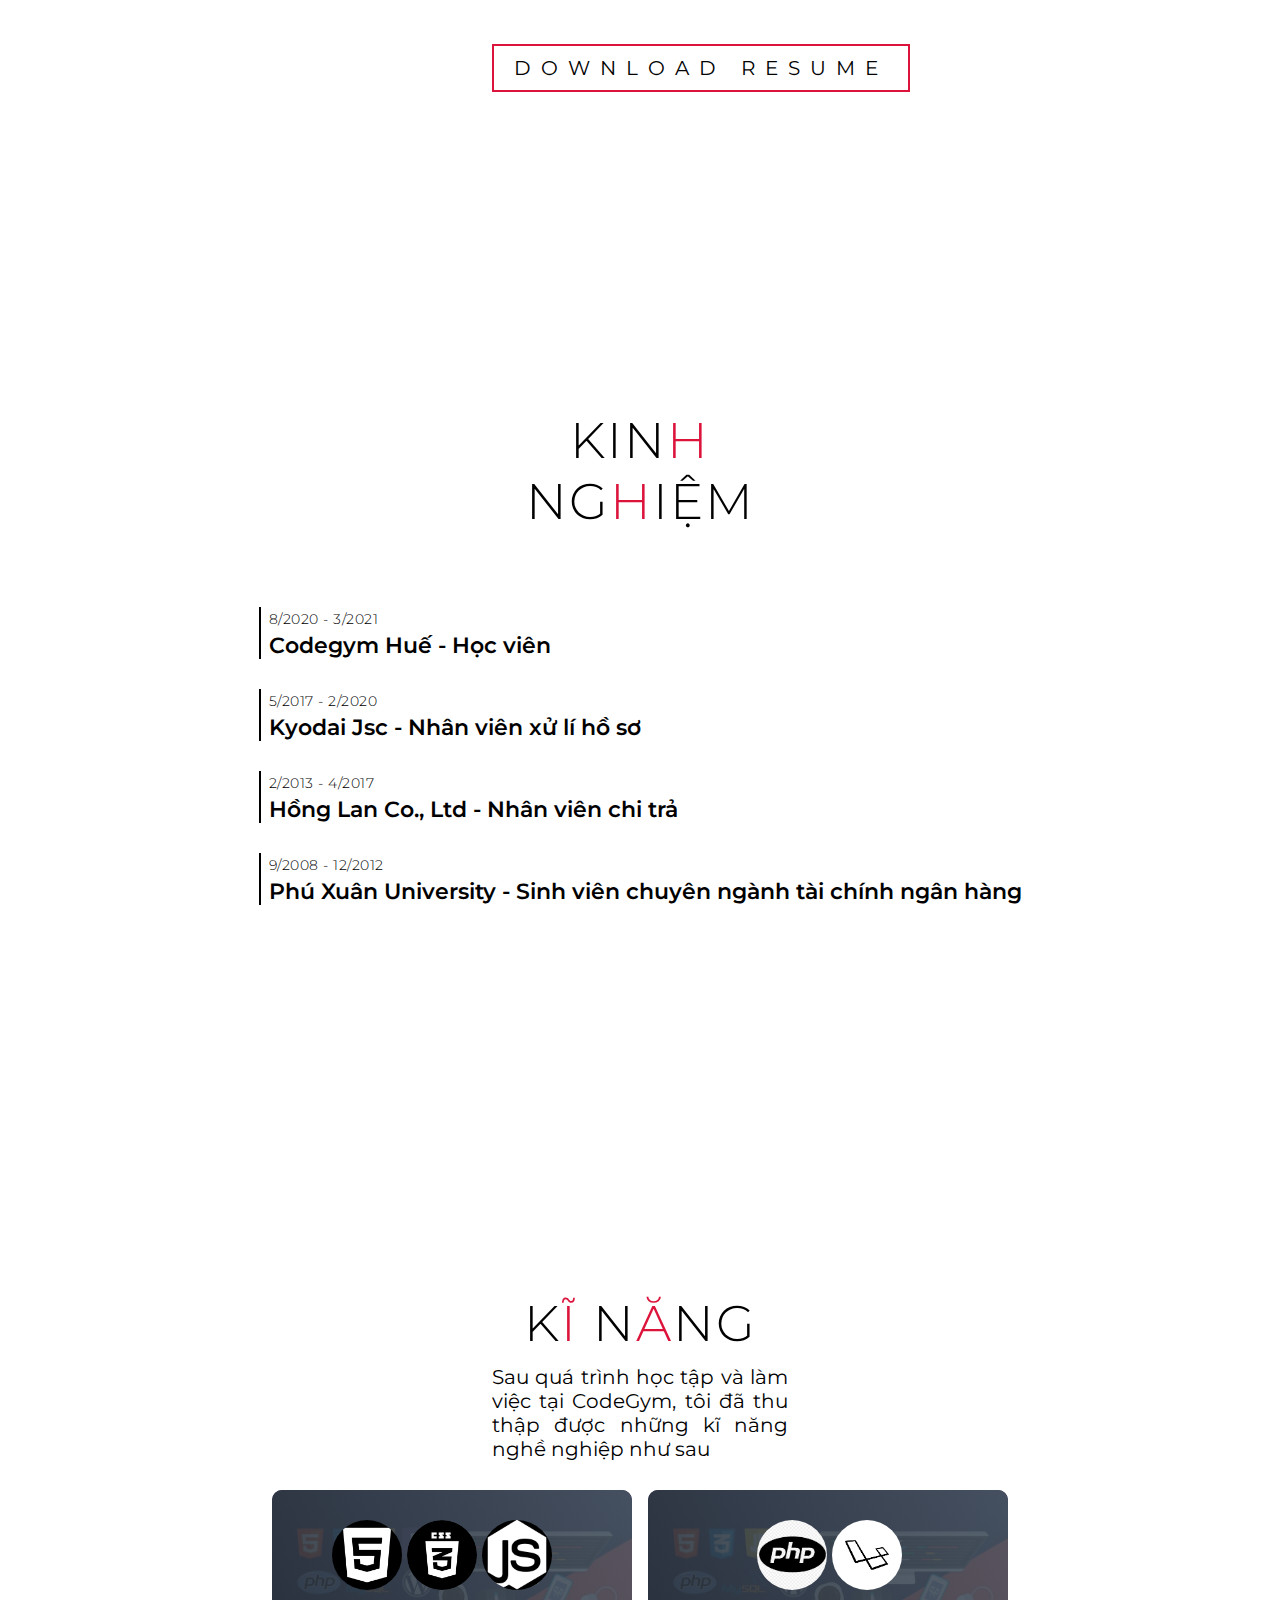
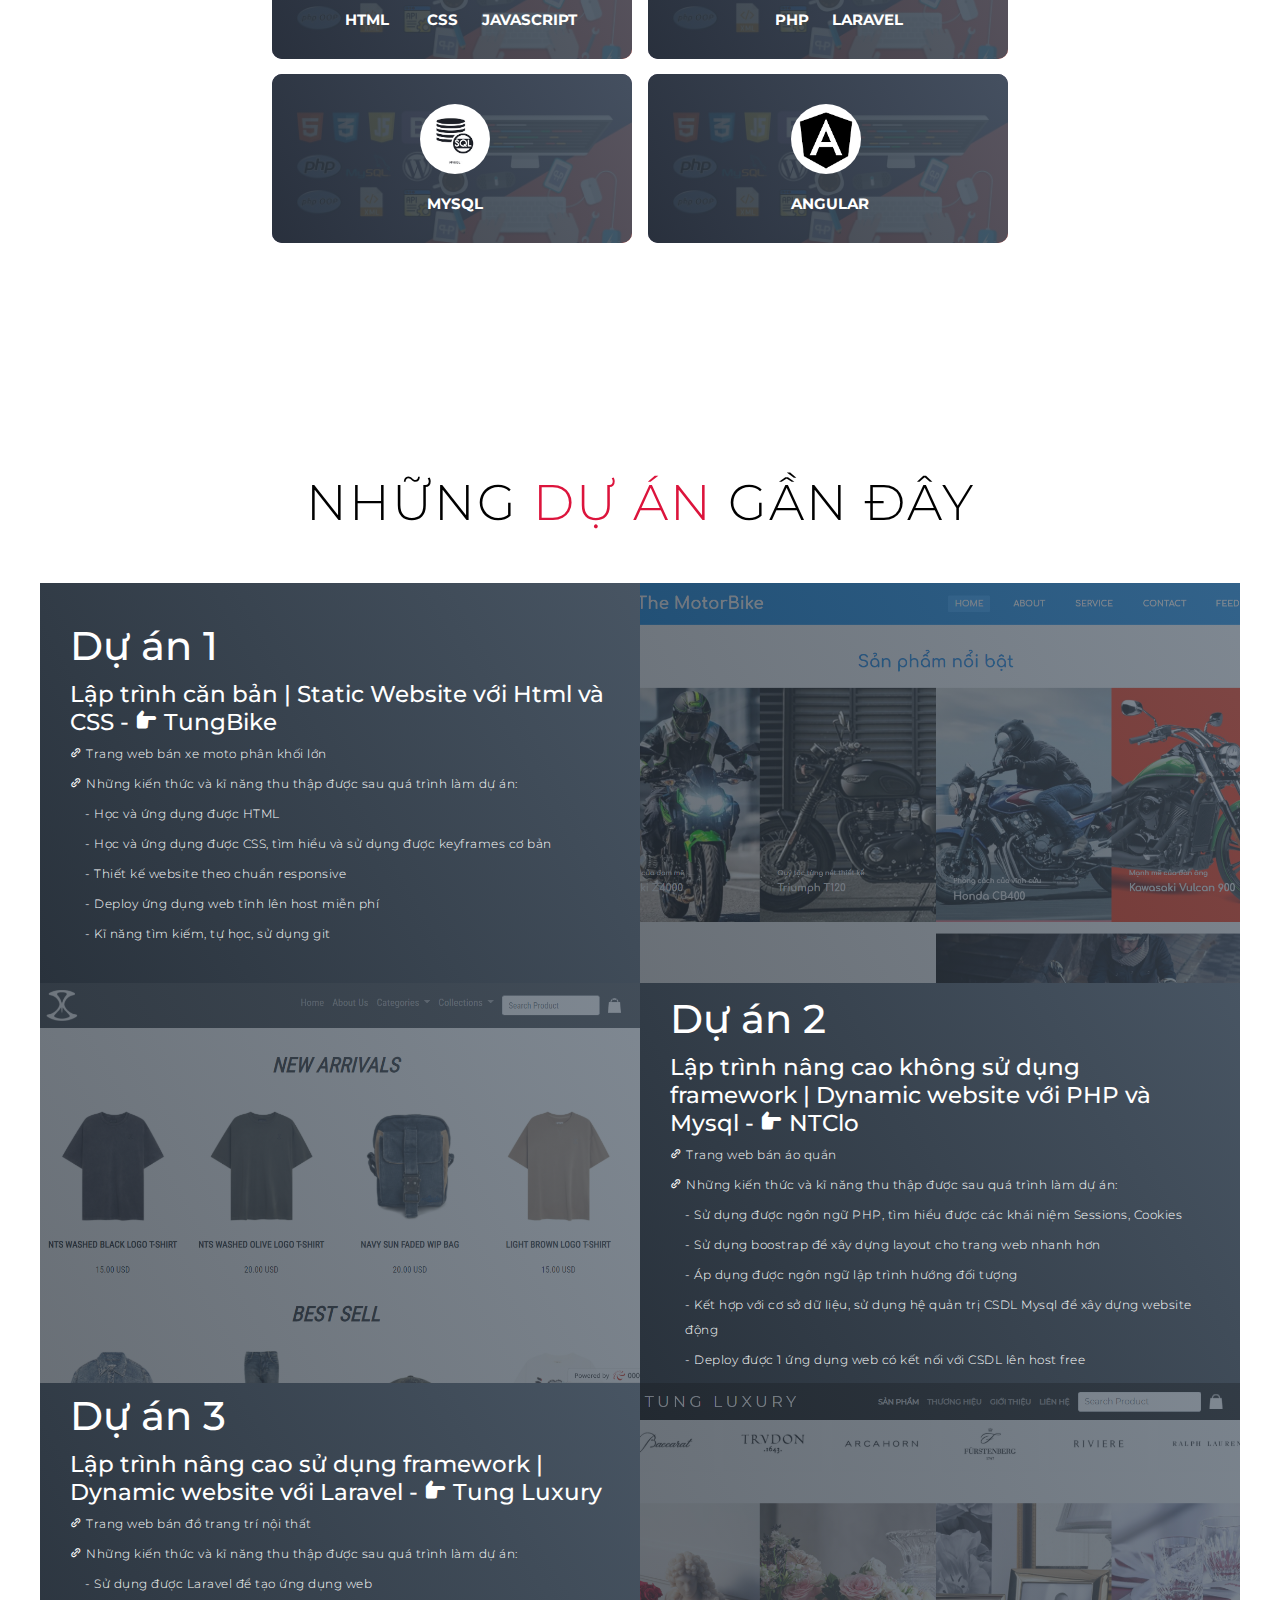
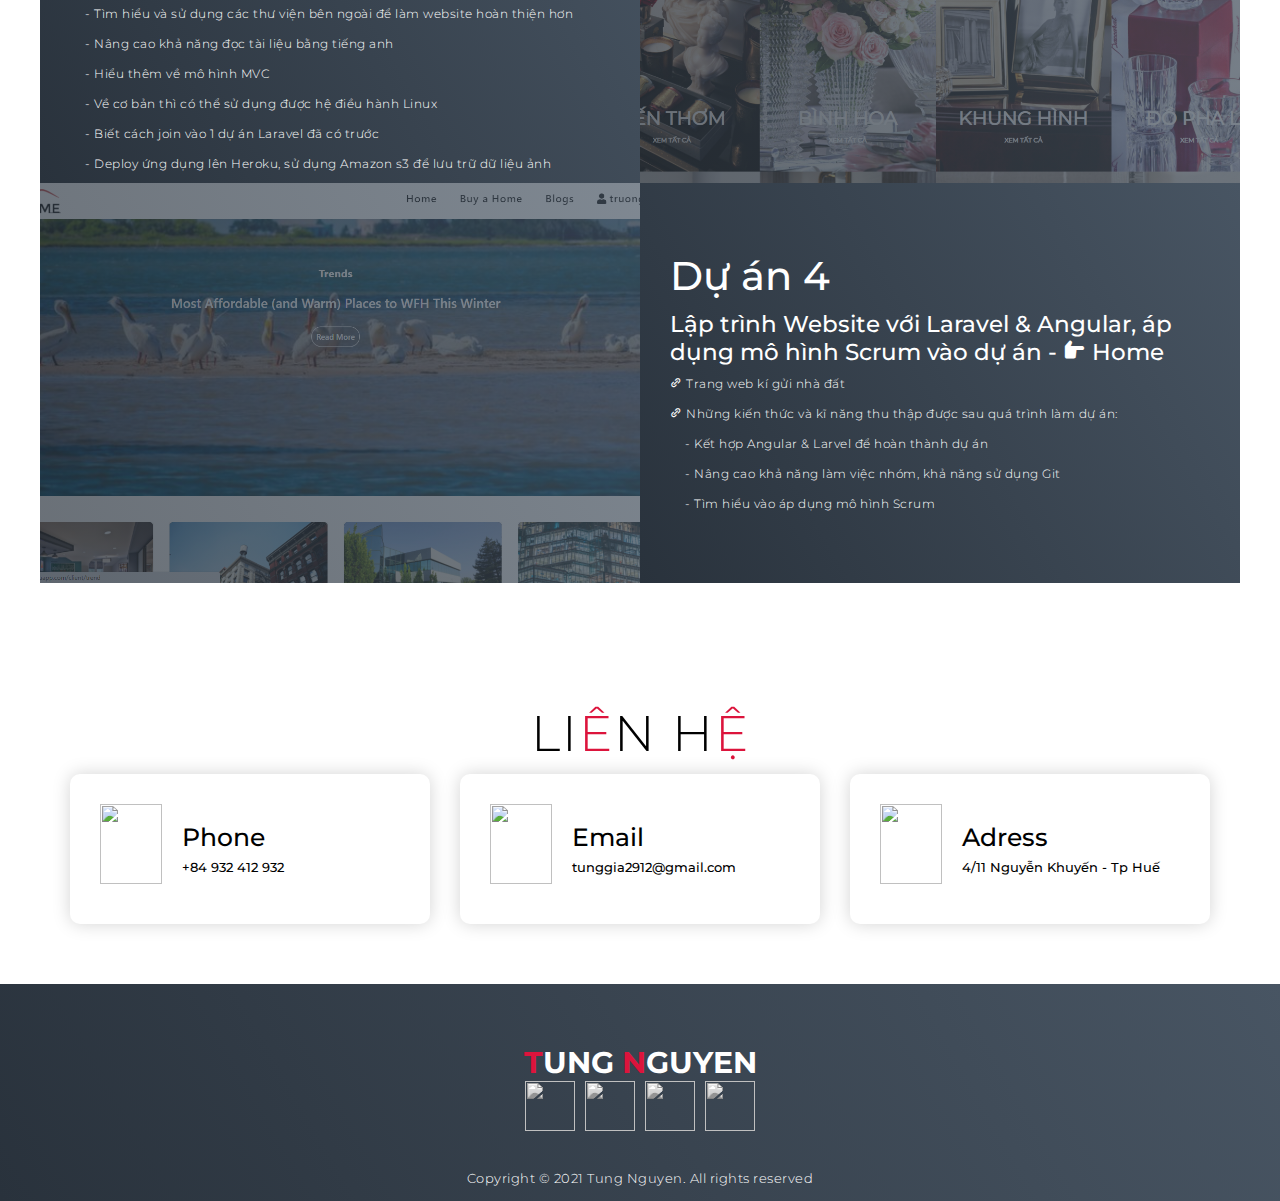
==== commit 9ebd028f: "fix" ====
--- a/index.html
+++ b/index.html
@@ -93,7 +93,7 @@
             </div>
           </div>
           <p><span class="about_highlight"><i class='bx bxs-user'></i> Là một người có niềm đam mê với lập trình. Yêu thích việc tìm hiểu và học hỏi những kiến thức mới</span></p>
-          <p><span class="about_highlight">Tính tình:</span> Hiền lành, khá ít nói những dễ hòa đồng. Kĩ tính, chịu khó, chấp nhận thử thách</p>
+          <p><span class="about_highlight">Tính tình:</span> Hiền lành, dễ hòa đồng. Kĩ tính, chịu khó, chấp nhận thử thách</p>
           <p><span class="about_highlight">Sở thích:</span> Du lịch, nghe nhạc, xem phim, chơi game</p>
           <p><span class="about_highlight">Mục tiêu ngắn hạn:</span> Tìm kiếm được một môi trường làm việc phù hợp với năng lực bản thân và có thể phát triển trong tương lai</p>
           <p><span class="about_highlight">Mục tiêu dài hạn:</span> Học hỏi những công nghệ mới, tham gia vào các dự án lớn để phát triển thêm những kiến thức và kĩ năng. Đóng góp cho sự phát triển của công ty</p>
--- a/style.css
+++ b/style.css
@@ -153,7 +153,7 @@
 }
 
 #services .services__top {
-  width: 500px;
+  width: 400px;
   margin: 0 auto;
   padding: 20px;
 }
@@ -998,7 +998,8 @@
 }
 
 .experiences__top {
-  width: 500px;
+  width: 400px;
+  text-align: center;
   margin: 0 auto;
   padding: 20px;
 }
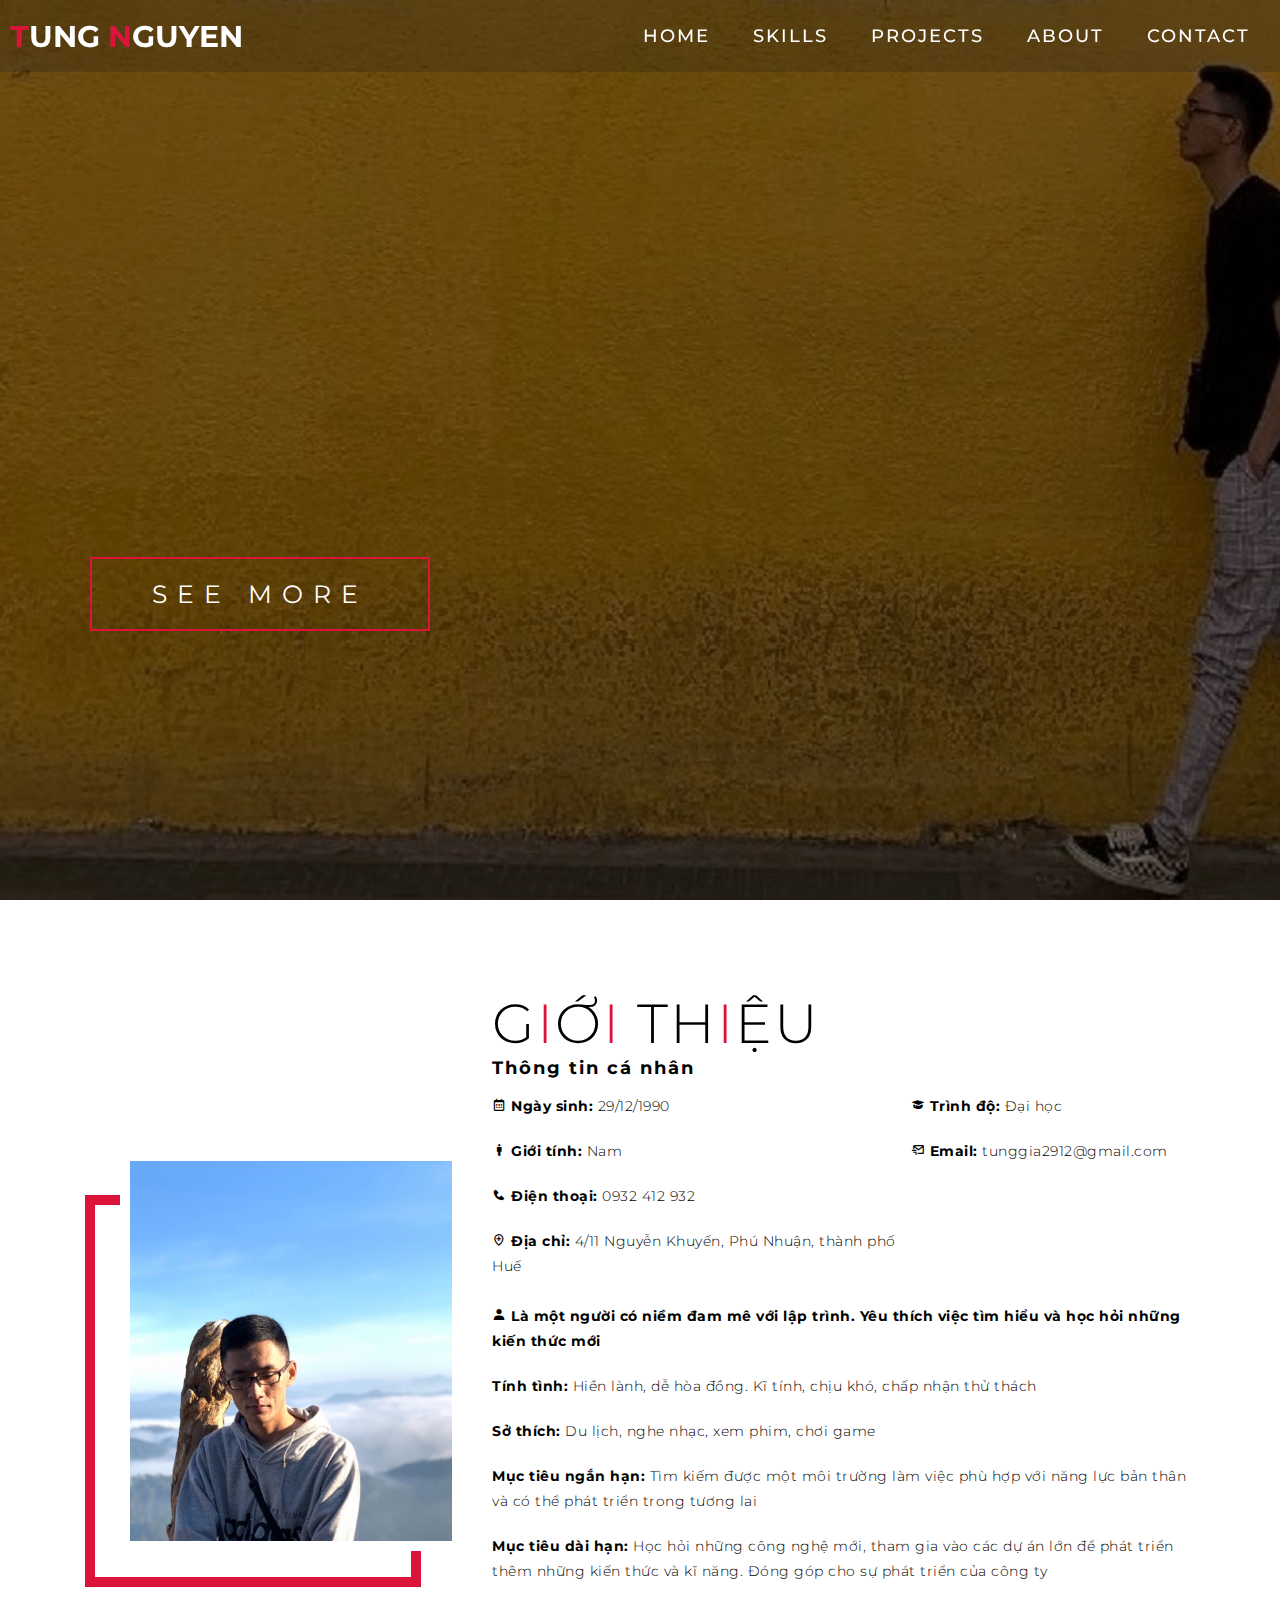
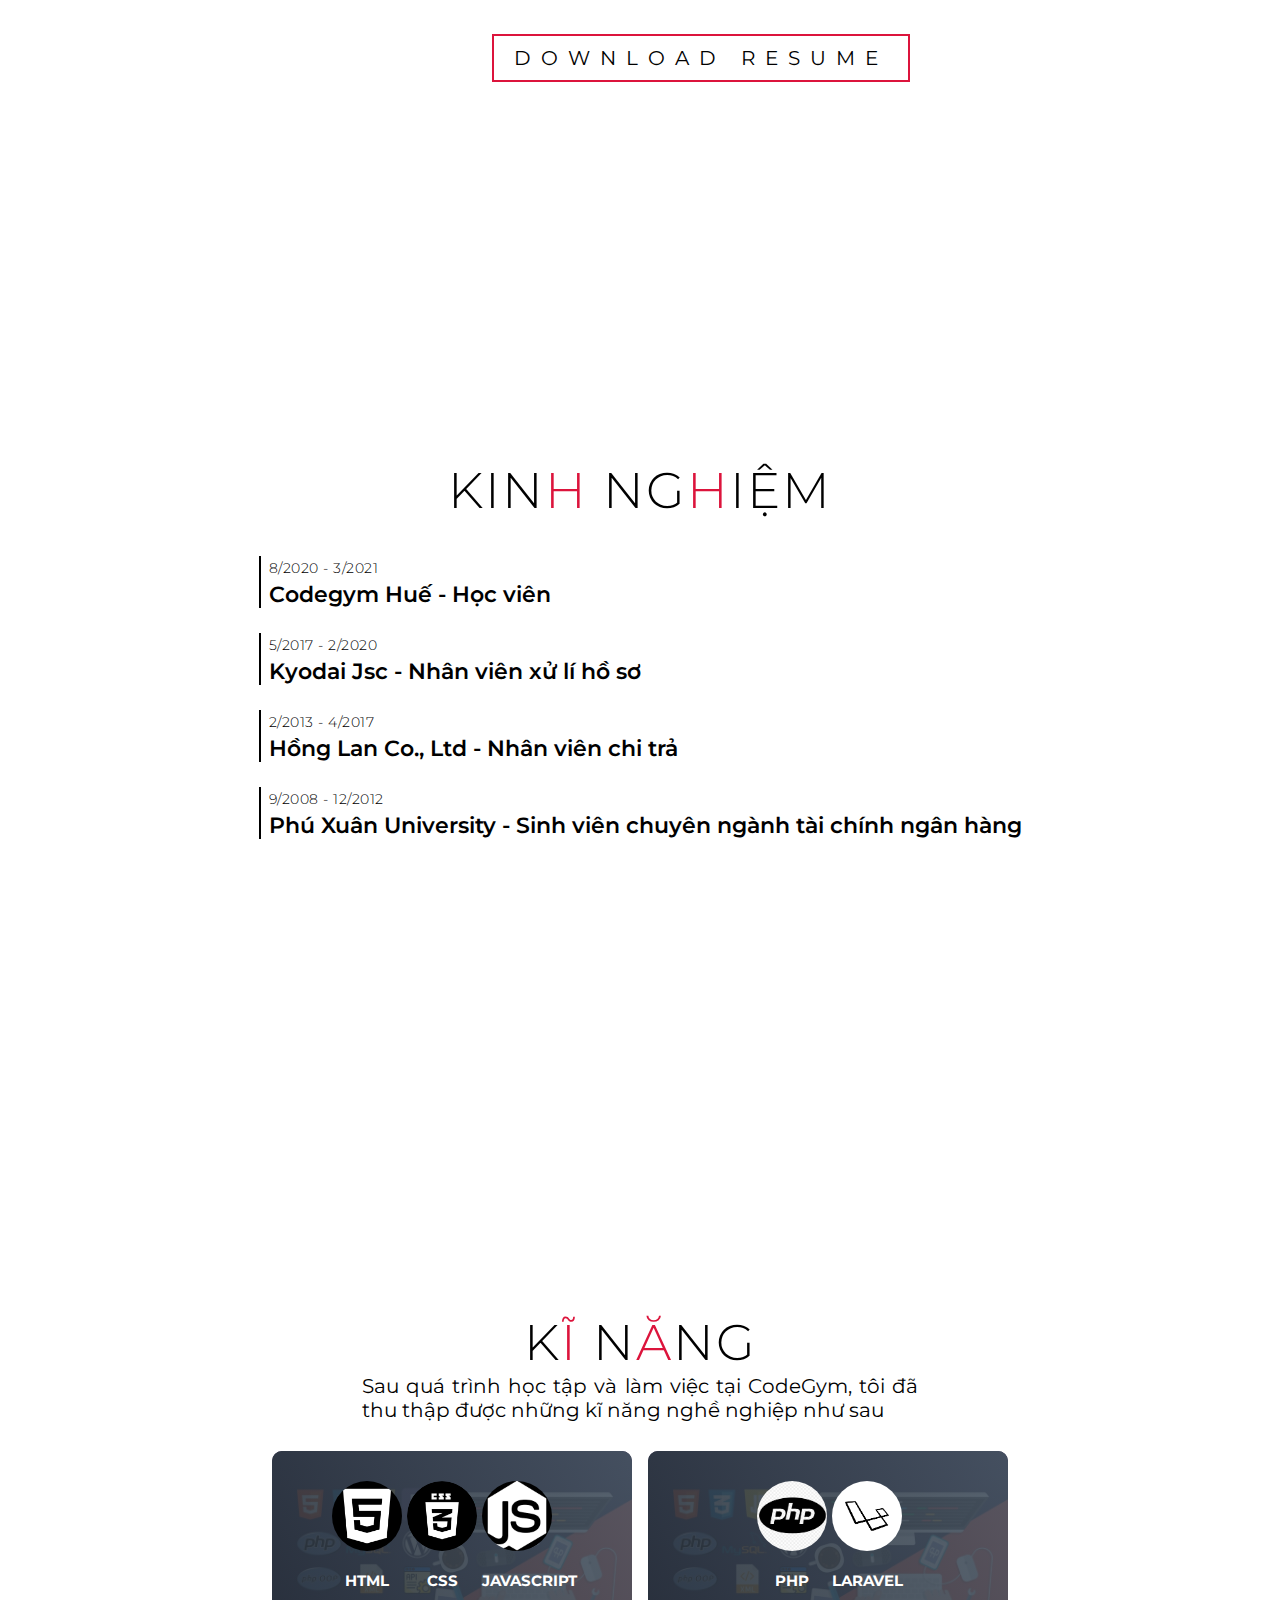
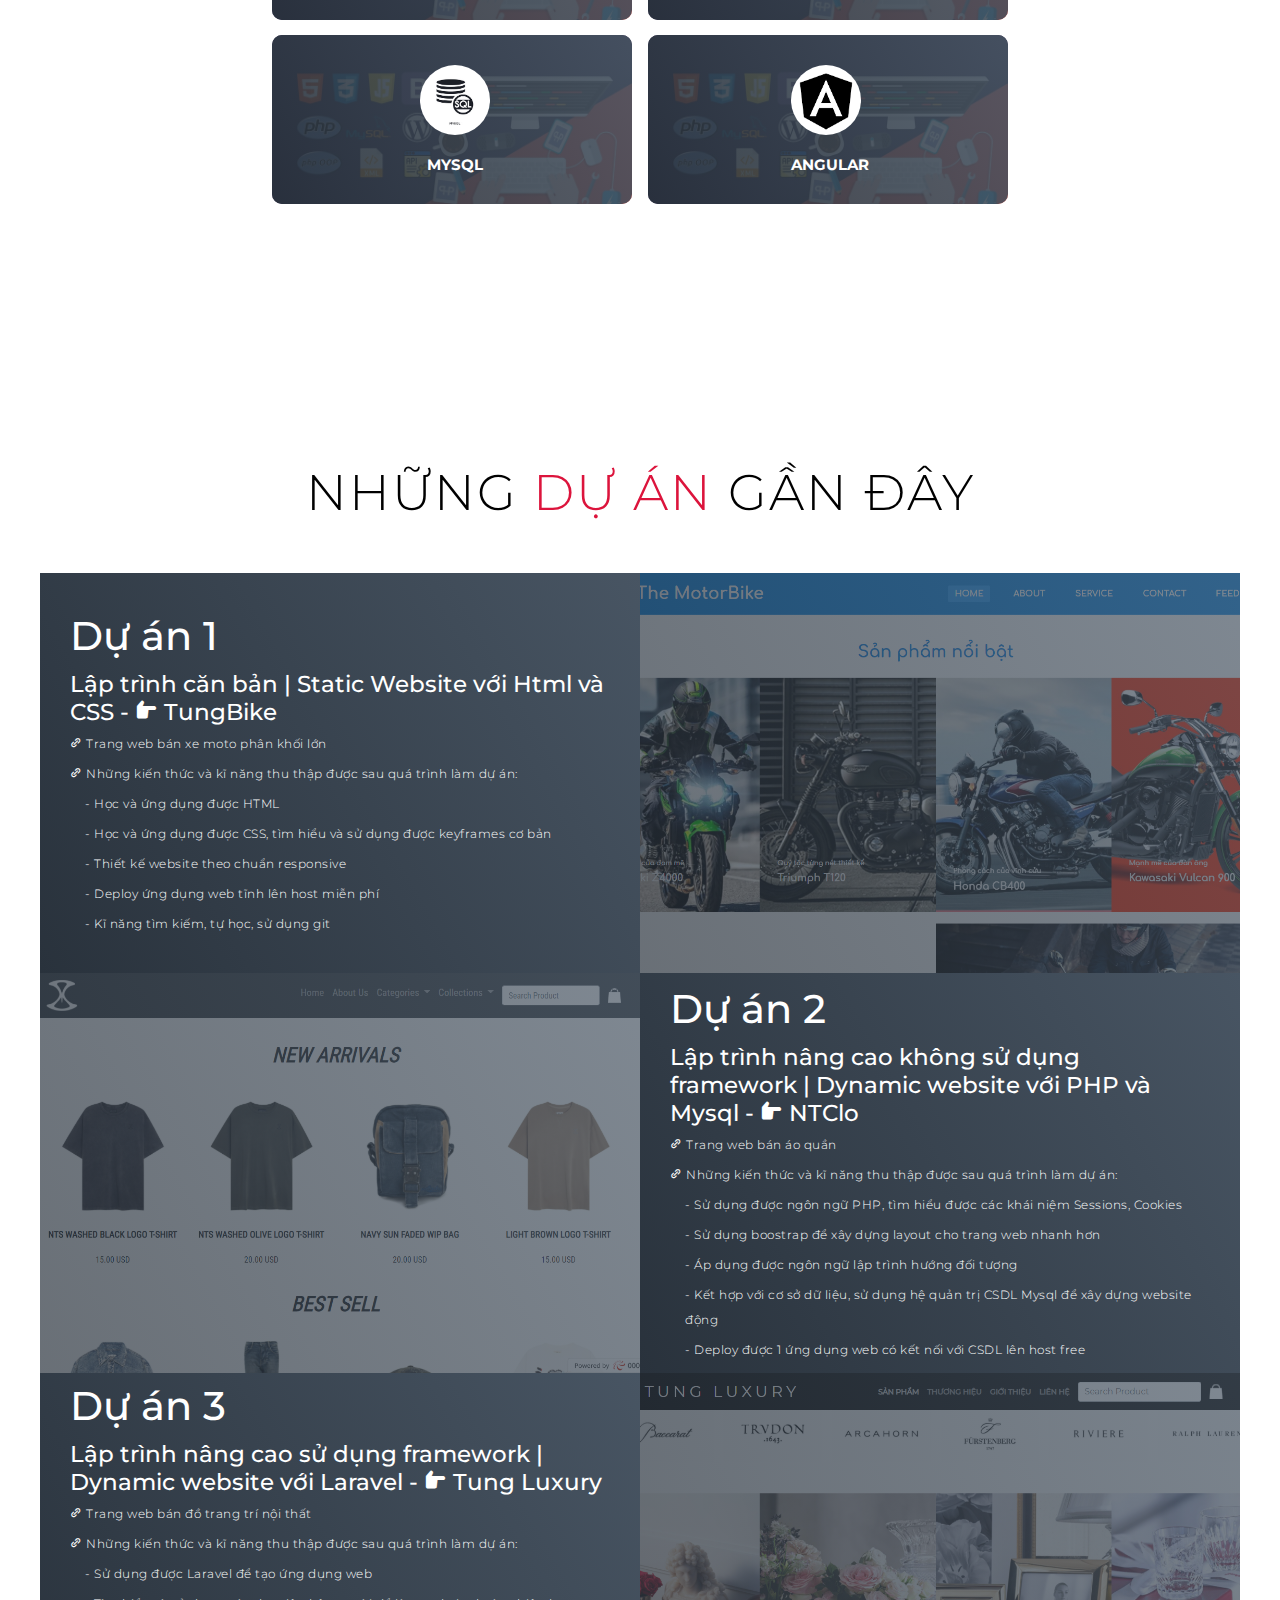
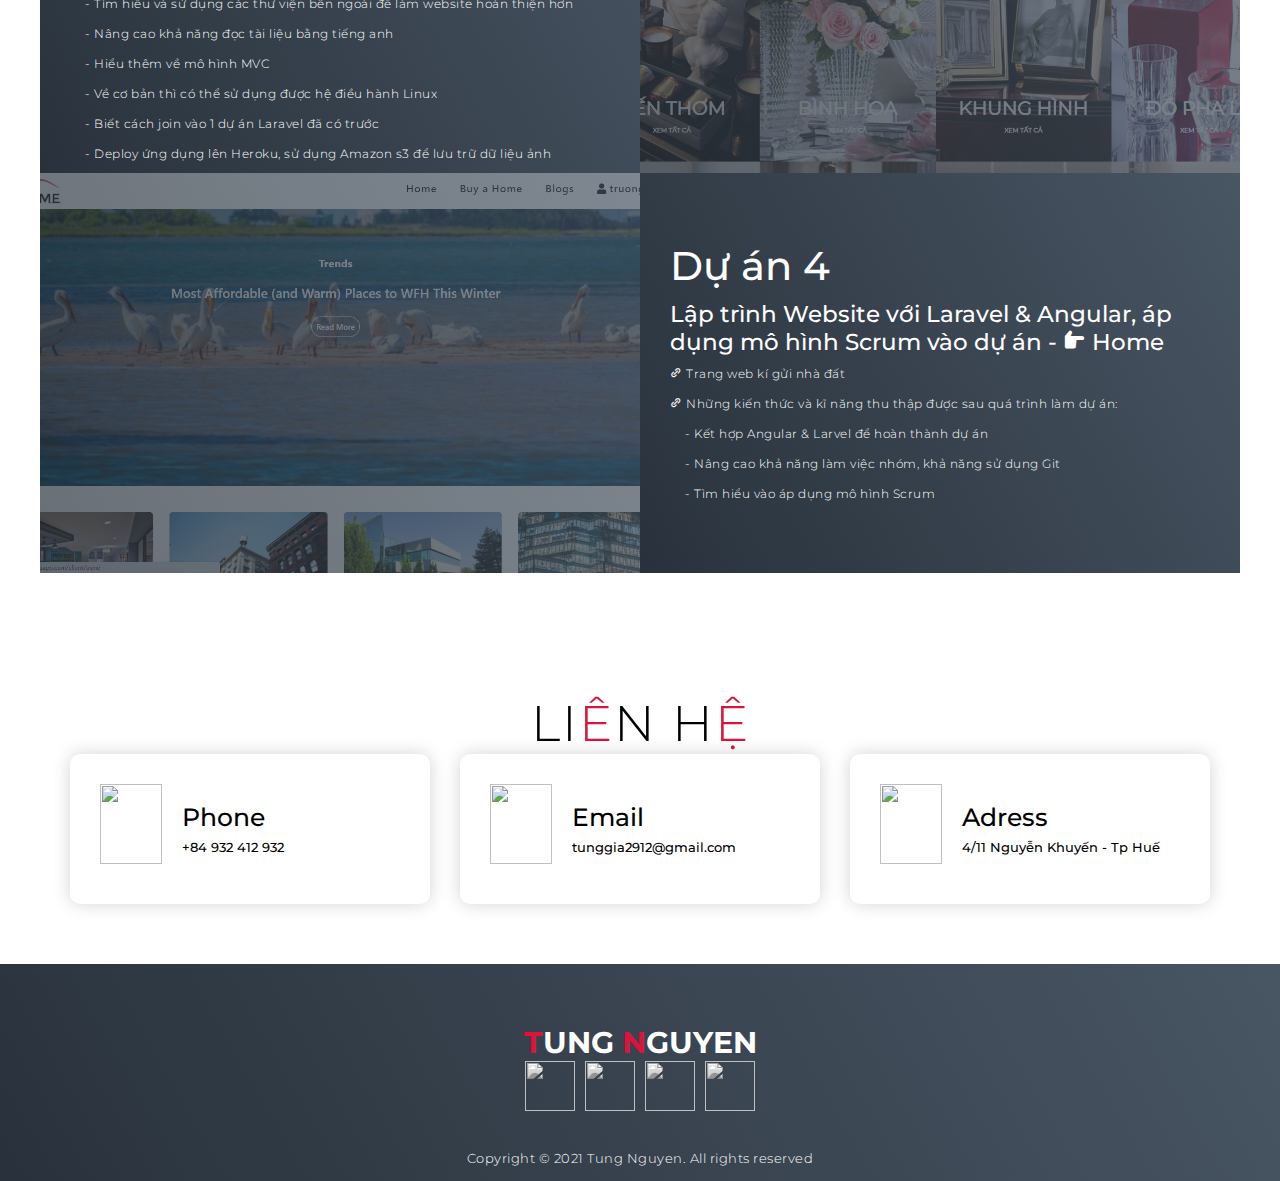
==== commit bfc57619: "fix" ====
--- a/index.html
+++ b/index.html
@@ -79,10 +79,6 @@
             </div>
             <div class="info-right">
               <p>
-                <i class='bx bxs-user-rectangle'></i>
-                <span class="about_highlight">Tuổi:</span> 31
-              </p>
-              <p>
                 <i class='bx bxs-graduation' ></i>
                 <span class="about_highlight">Trình độ:</span> Đại học
               </p>
--- a/style.css
+++ b/style.css
@@ -149,7 +149,7 @@
   text-align: center;
   max-width: 1500px;
   margin: 0 auto;
-  padding: 60px 0;
+  padding: 10px 0;
 }
 
 #services .services__top {
@@ -265,12 +265,16 @@
   padding: 1px 2px;
   text-align: justify;
   margin: 0 6rem;
+  margin-top: 15px;
 }
 
 @media screen and (min-width: 768px) {
   .description {
     font-size: 2rem;
-    margin: 0 3rem;
+    margin: 0;
+  }
+  #services .services__top {
+    width: 600px;
   }
 }
 
@@ -994,7 +998,7 @@
   text-align: left;
   max-width: 1500px;
   margin: 0 auto;
-  padding: 60px 0;
+  padding: 15px 0;
 }
 
 .experiences__top {
@@ -1023,7 +1027,7 @@
 }
 
 .timeline_item {
-  margin-bottom: 30px;
+  margin-bottom: 25px;
   position: relative;
   padding-left: 1rem;
 }
@@ -1049,6 +1053,15 @@
   }
   .timeline_item {
     margin-left: 1rem;
+  }
+}
+
+@media only screen and (min-width: 768px) {
+  .experiences__top {
+    width: 500px;
+  }
+  .experiences__top h1 {
+    margin-bottom: 10px;
   }
 }
 
@@ -1103,7 +1116,6 @@
   font-size: 3rem;
   font-weight: 300;
   color: black;
-  margin-bottom: 10px;
   text-transform: uppercase;
   letter-spacing: .2rem;
   text-align: center;
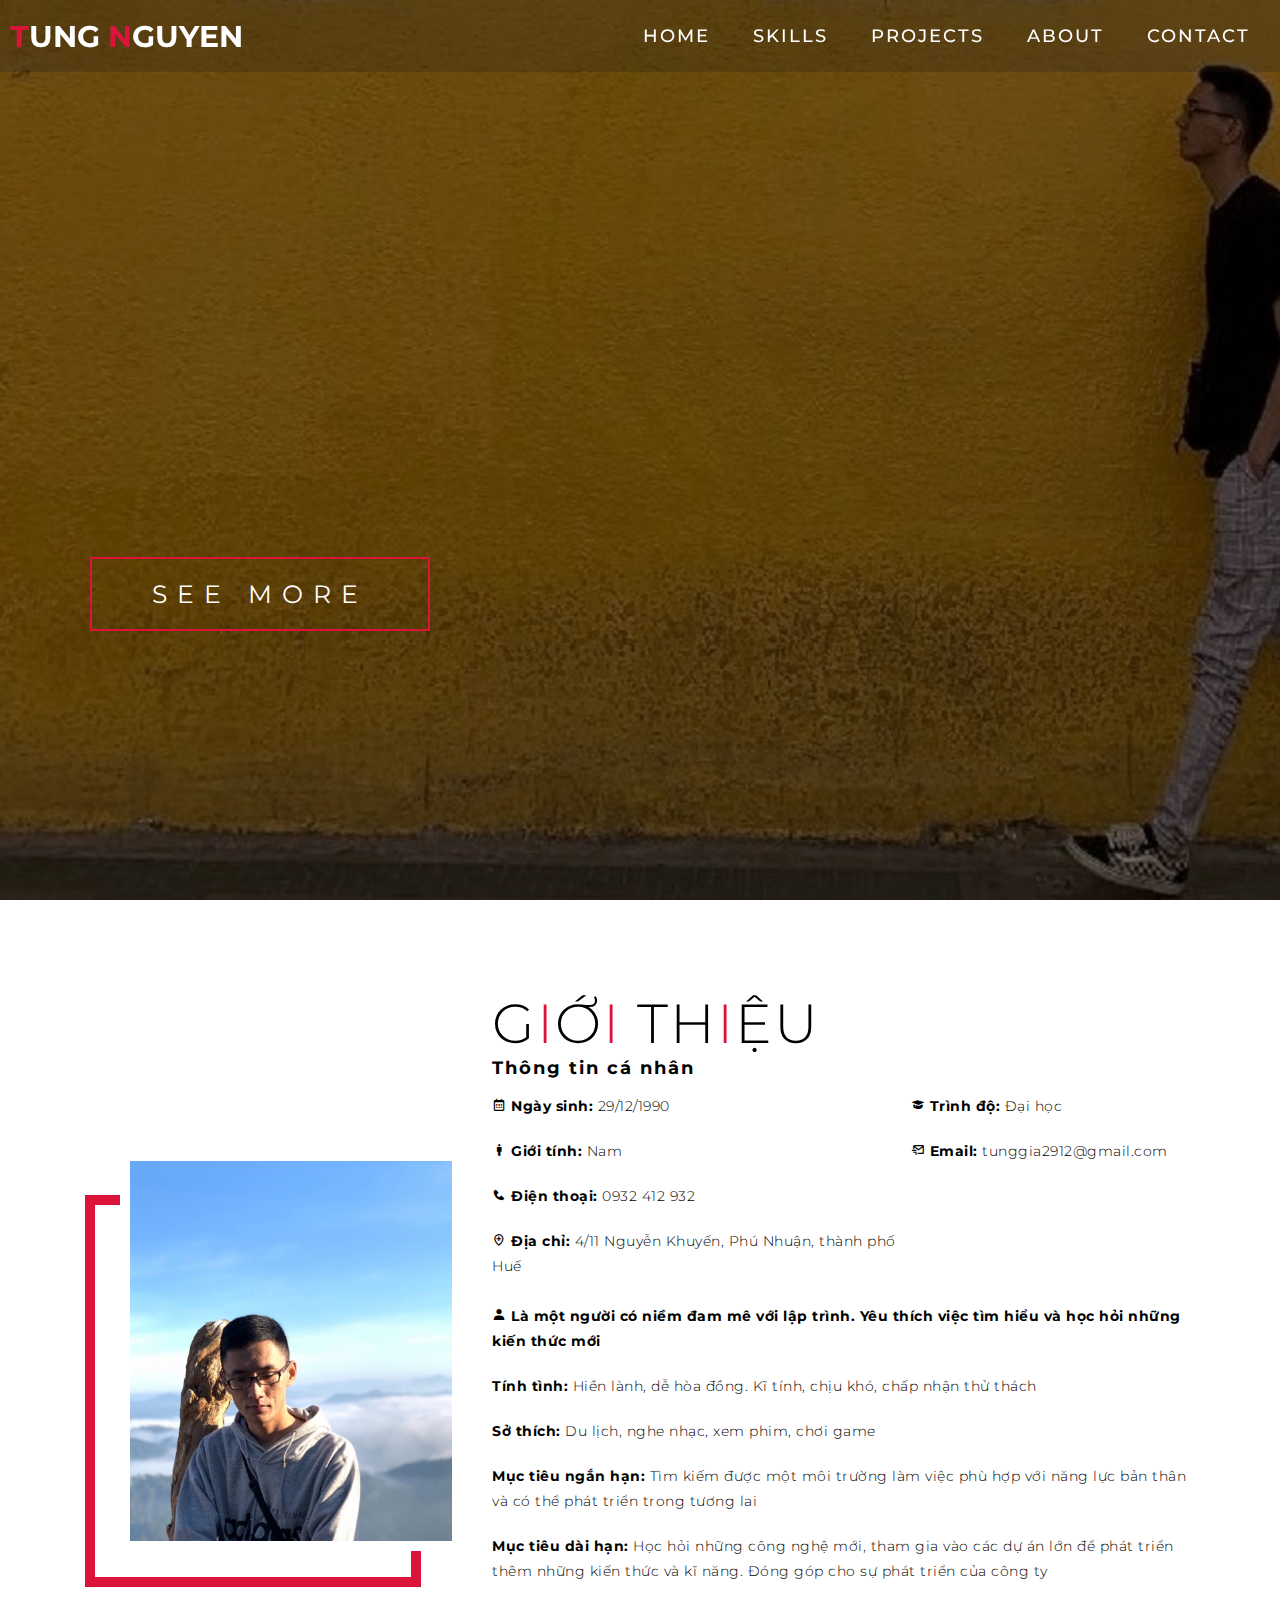
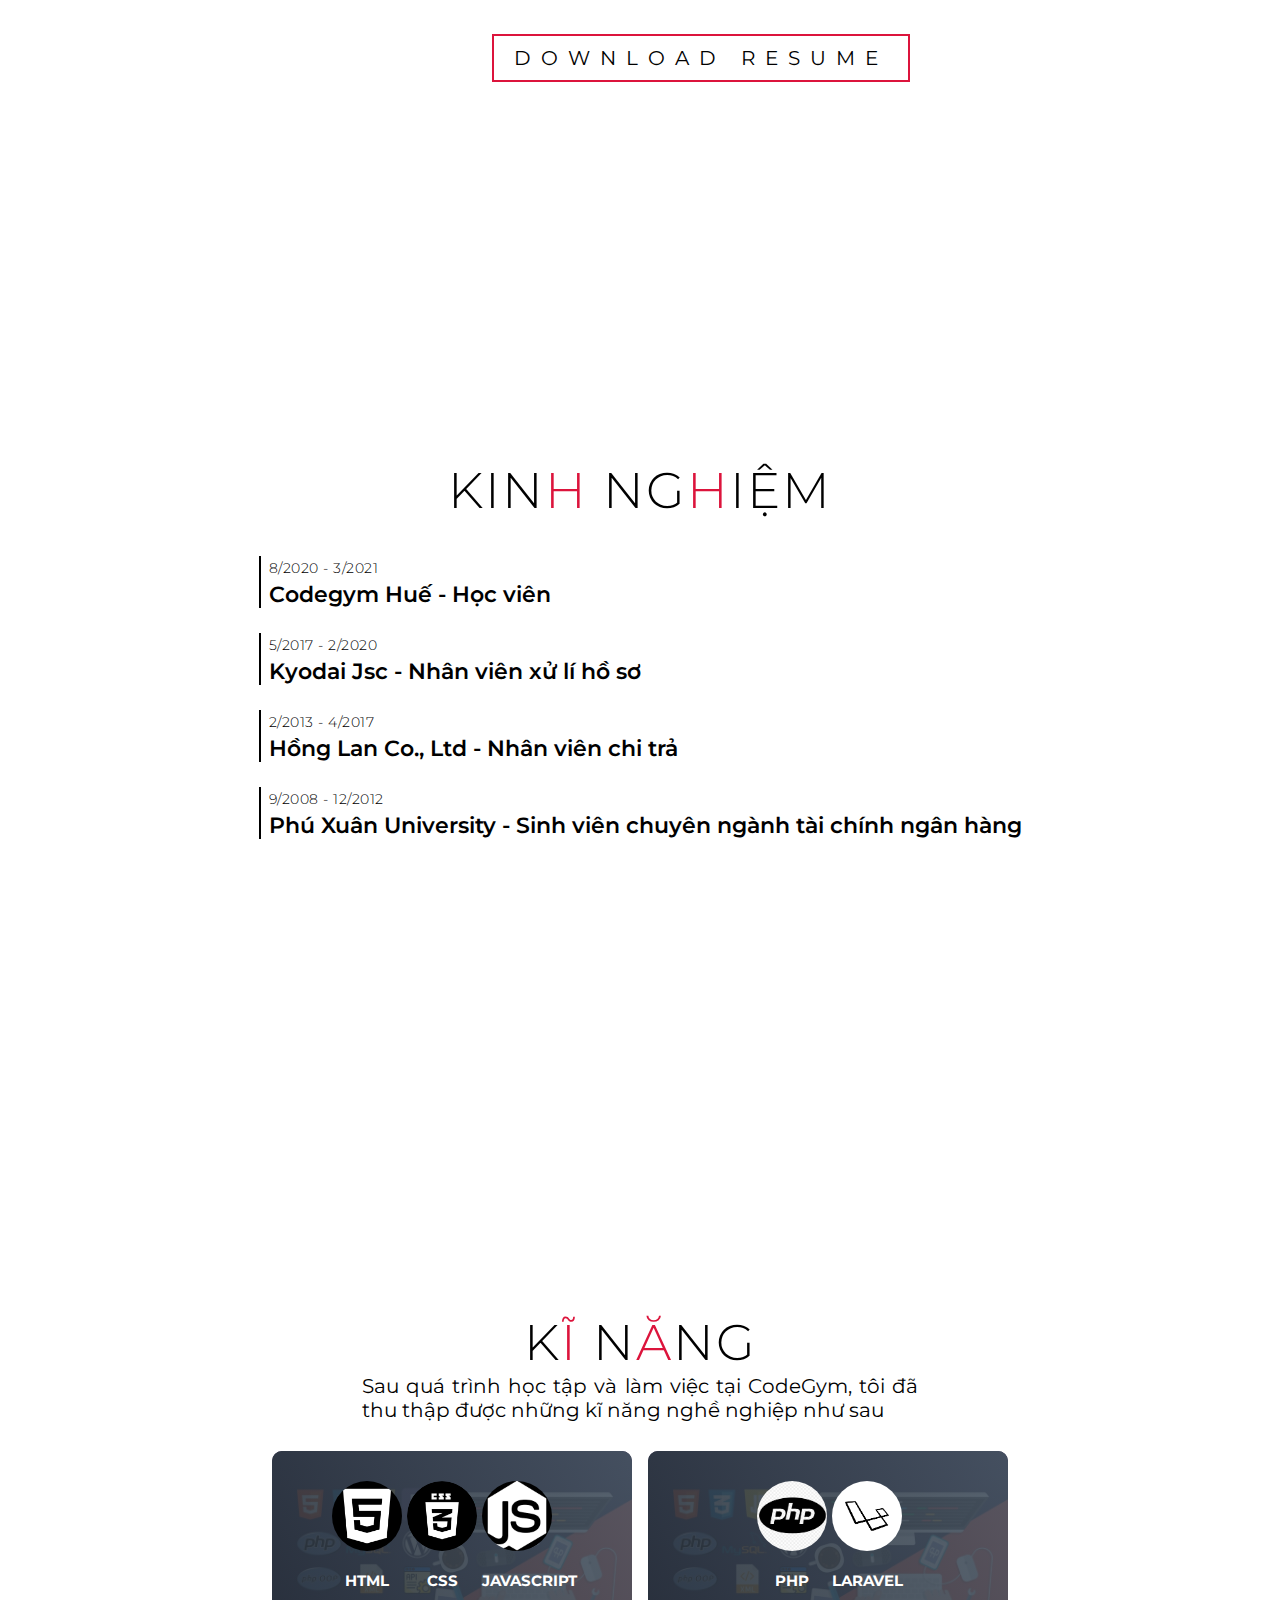
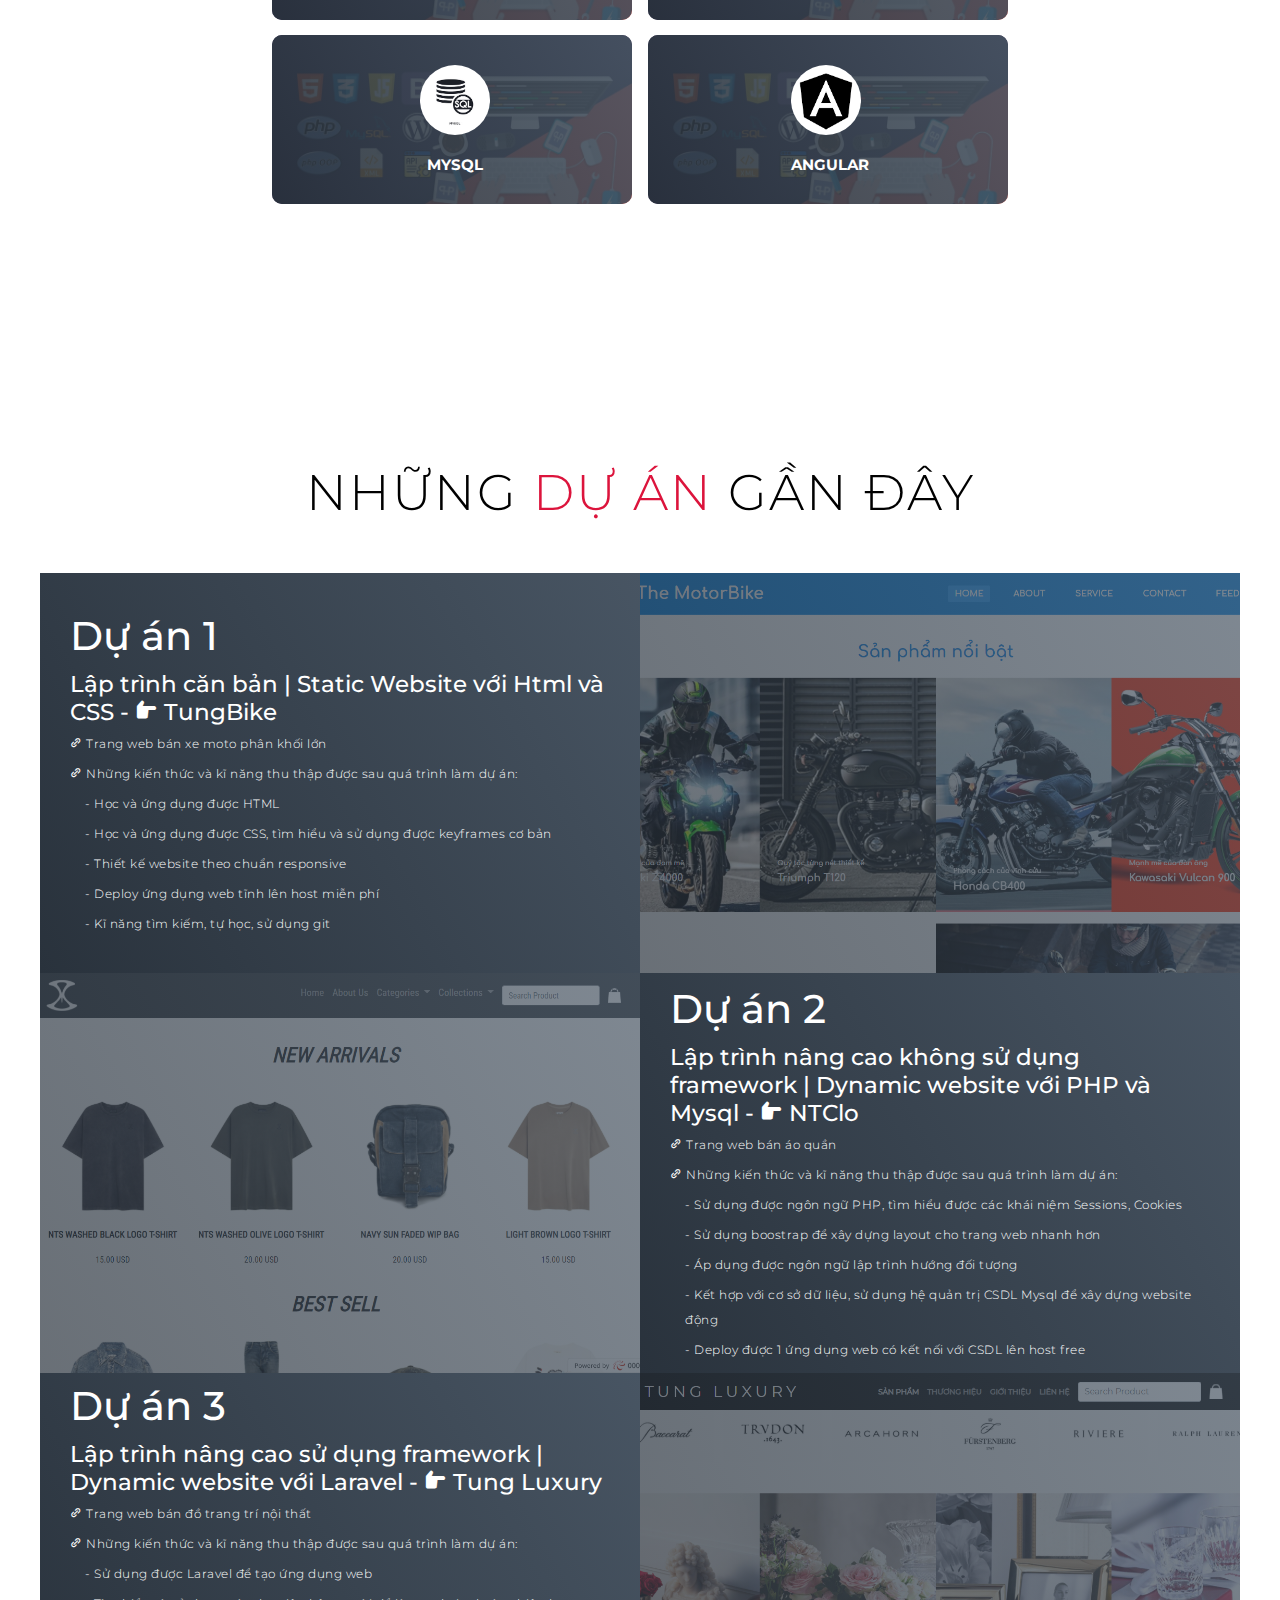
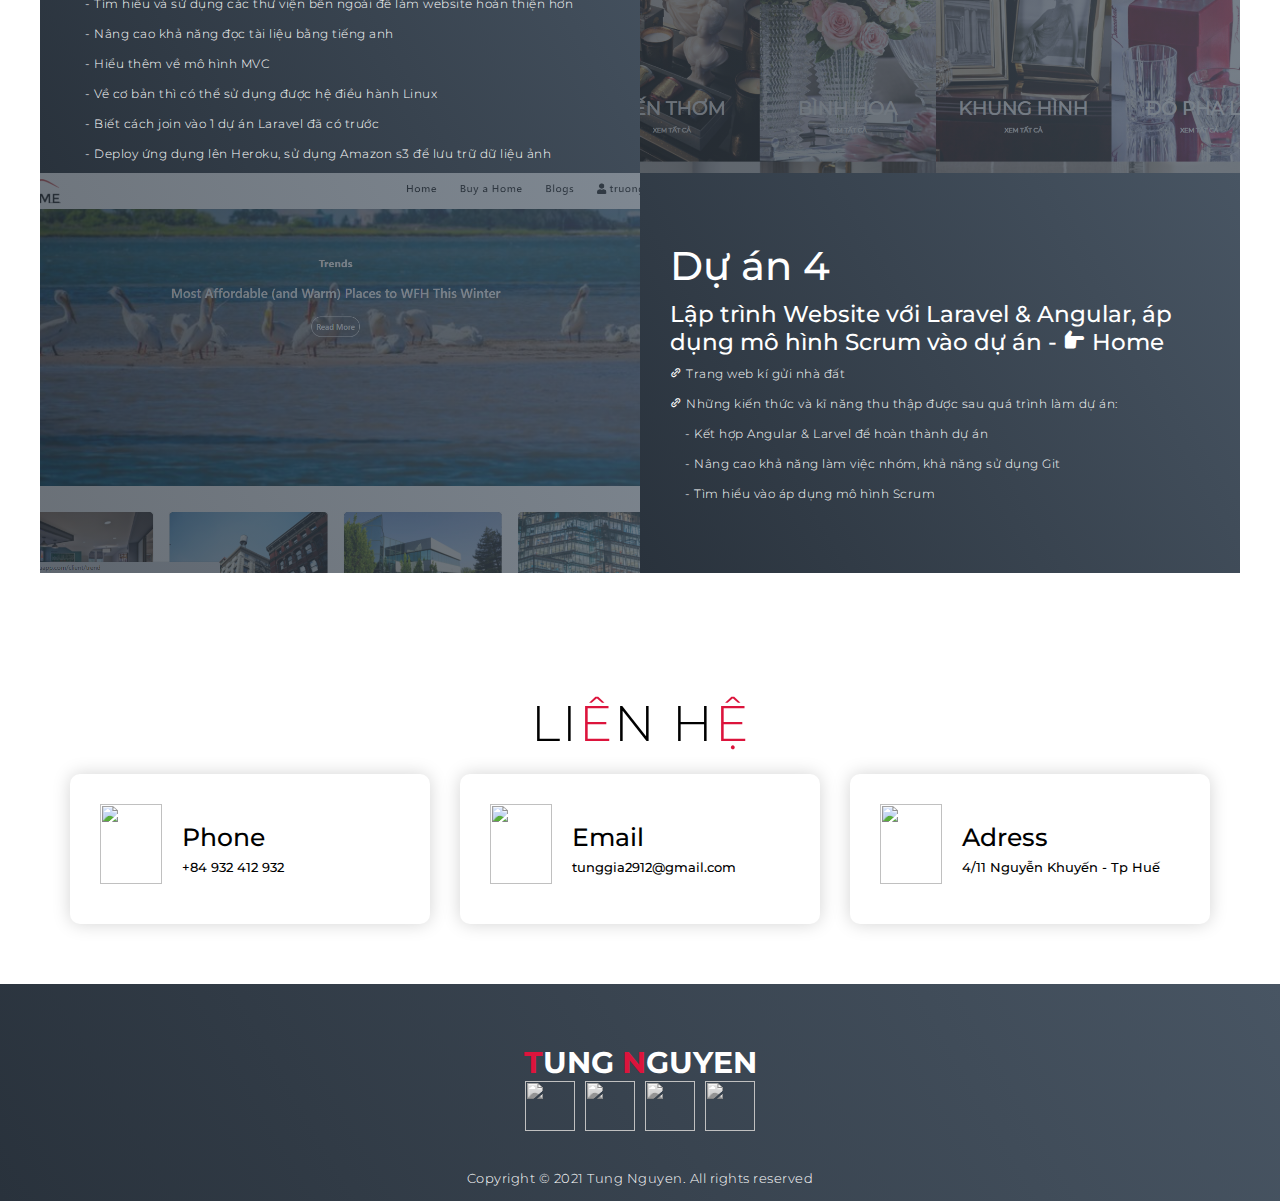
==== commit ffb16766: "fix" ====
--- a/index.html
+++ b/index.html
@@ -278,7 +278,7 @@
     <!-- CONTACT -->
     <section id="contact">
       <div class="contact container">
-        <div>
+        <div style="margin-bottom: 20px;">
           <h1 class="section__title">Li<span>ê</span>n H<span>ệ</span></h1>
         </div>
         <div class="contact__items">
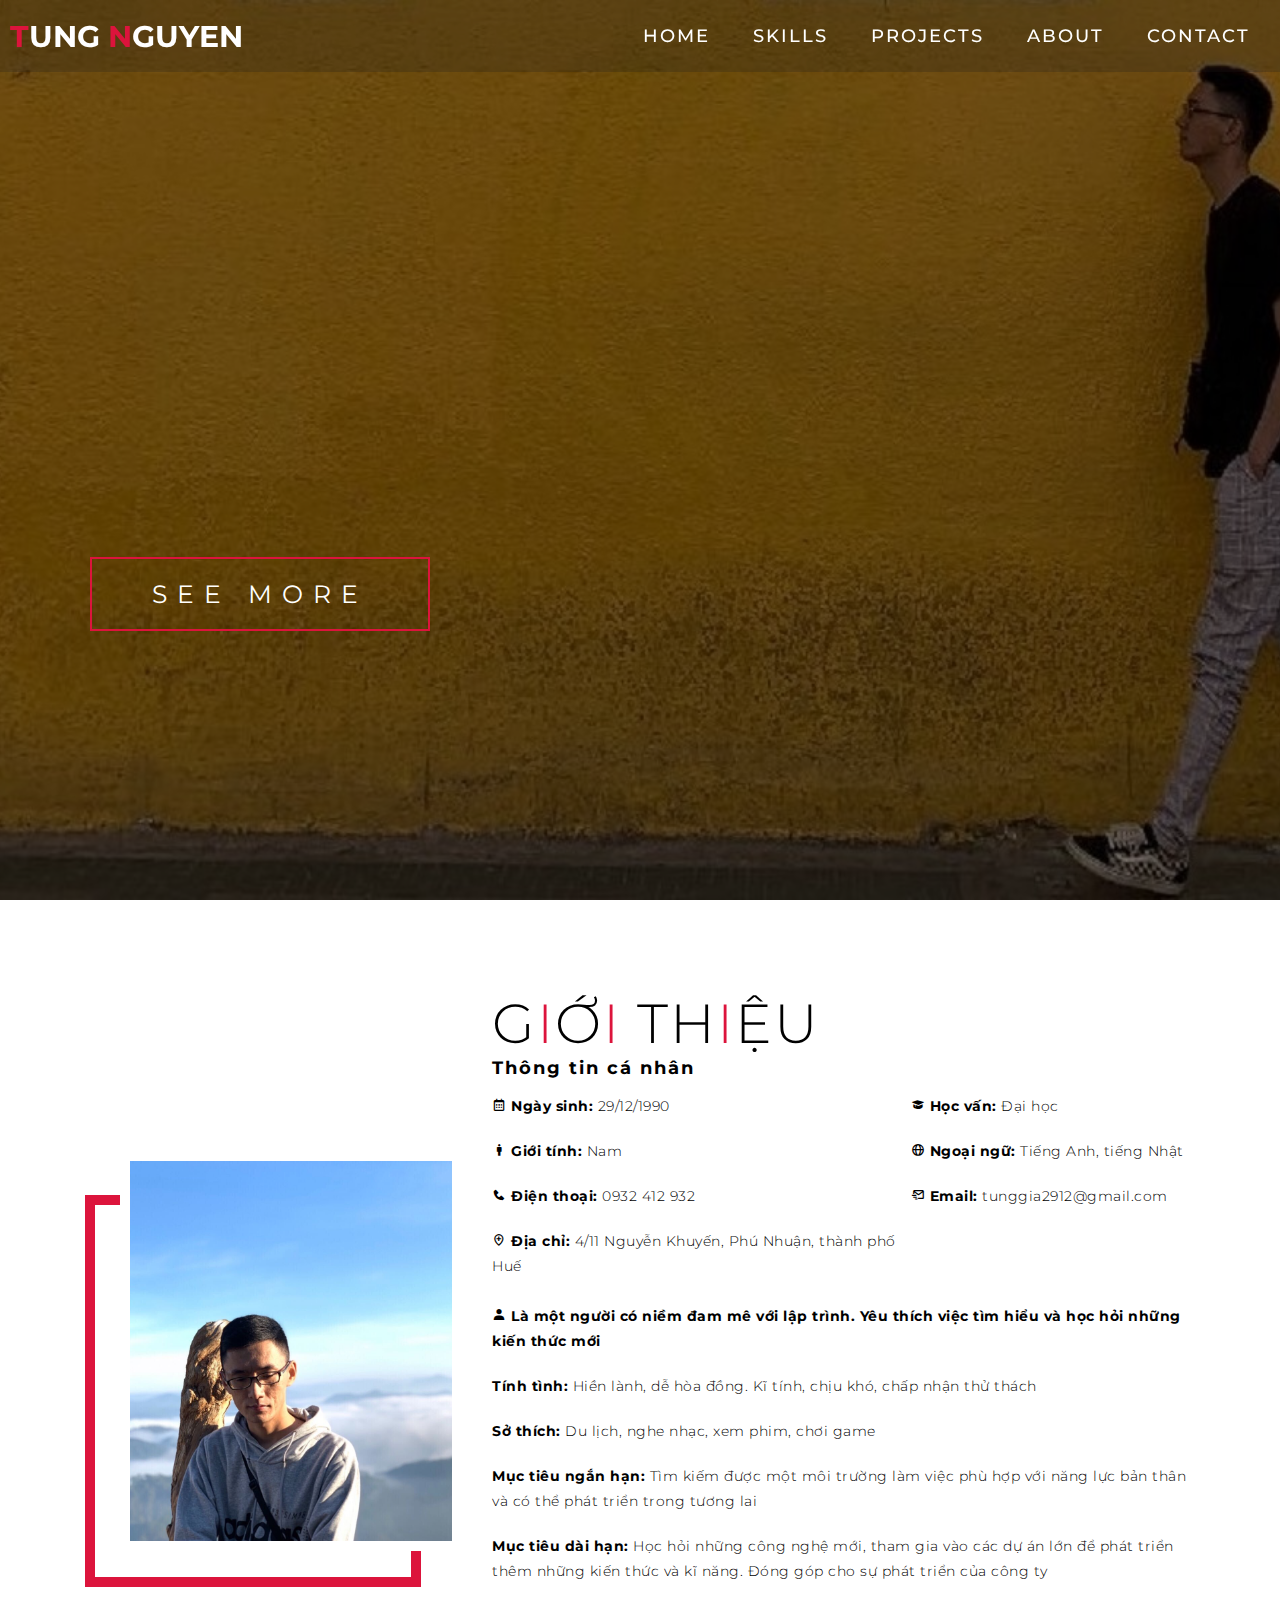
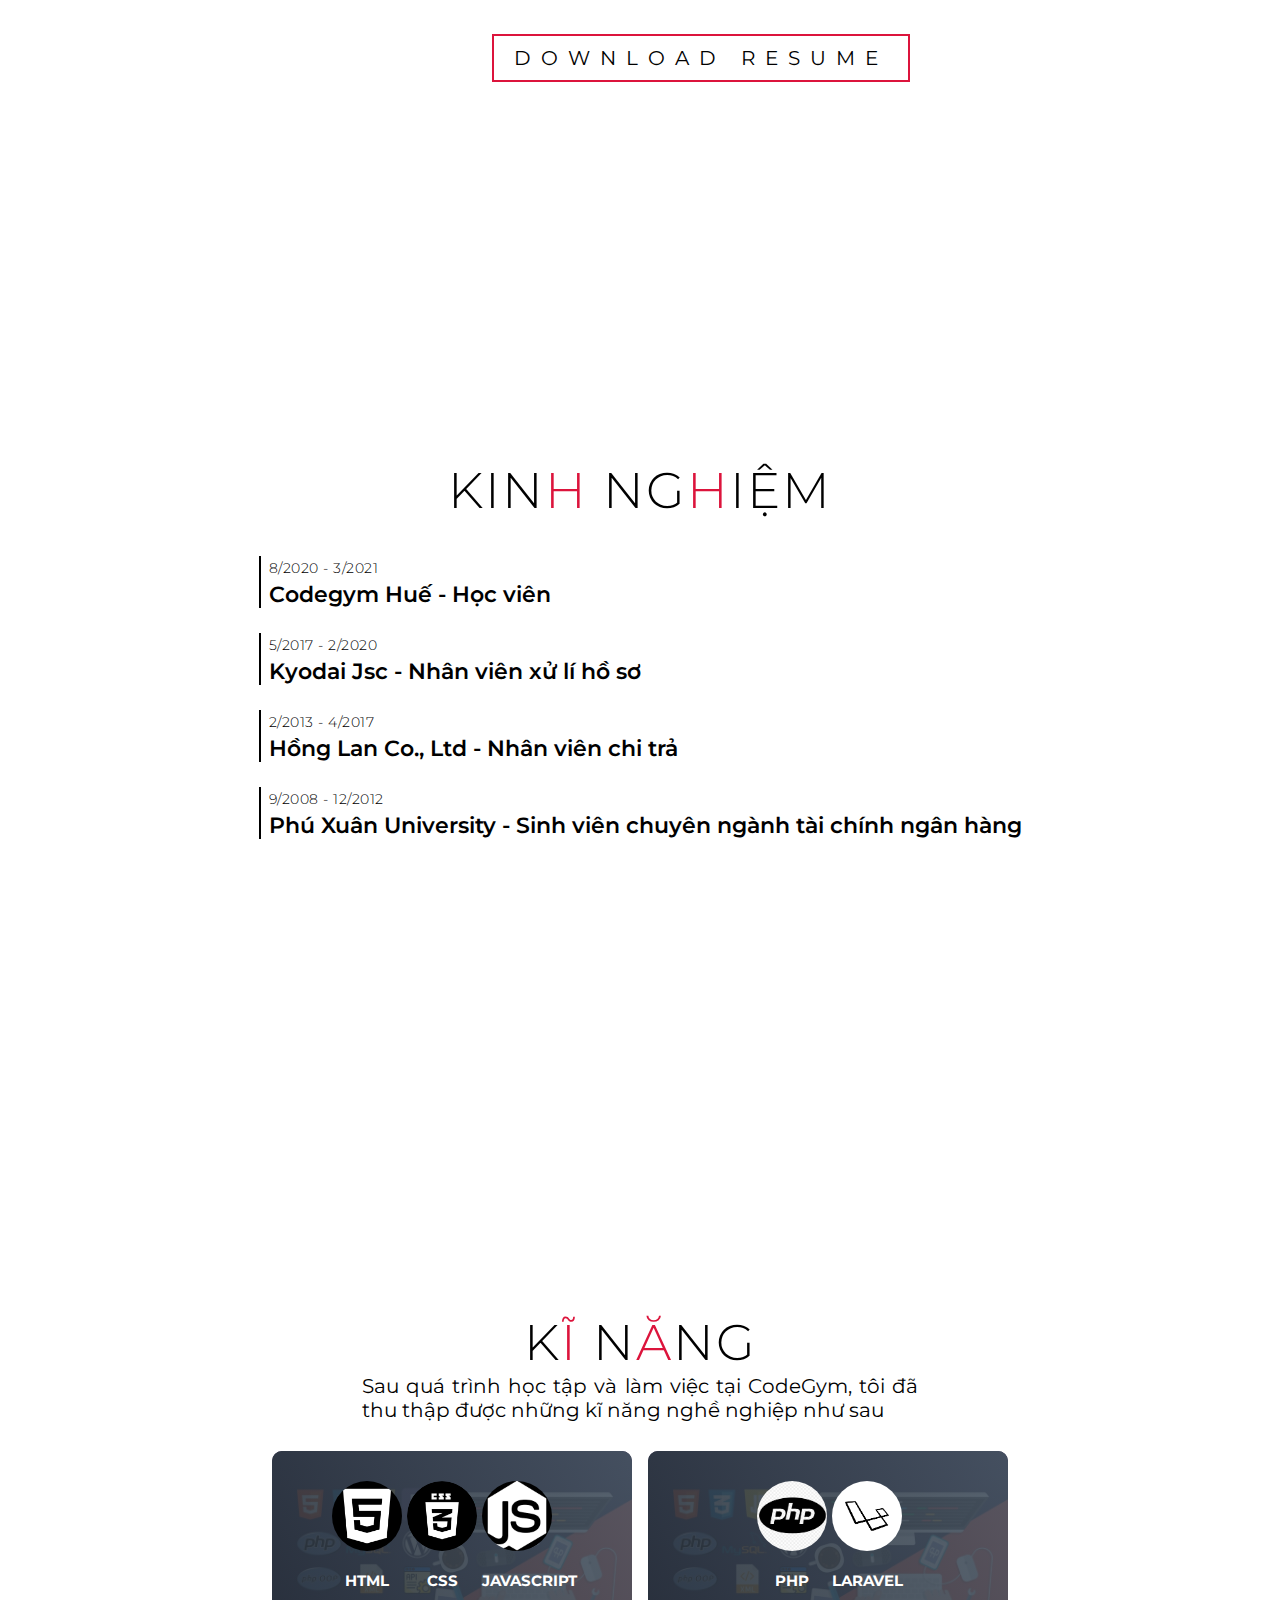
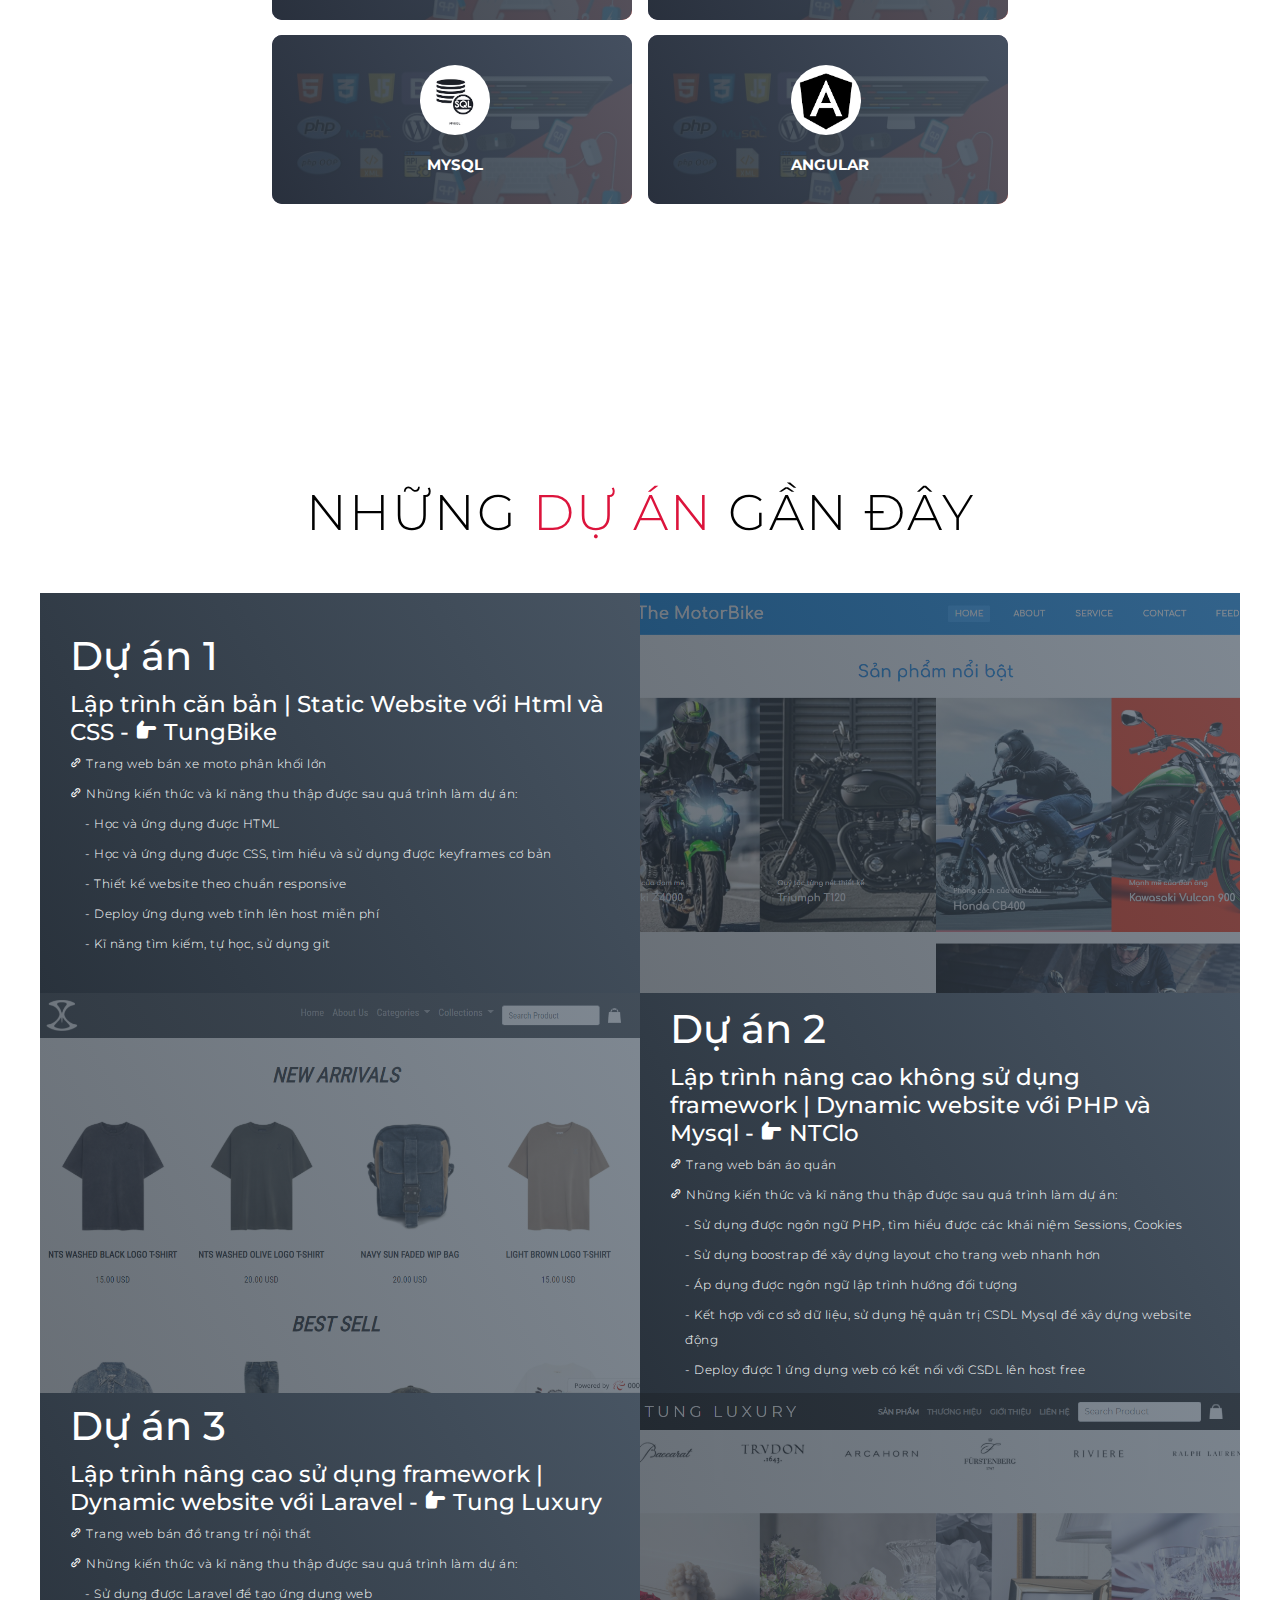
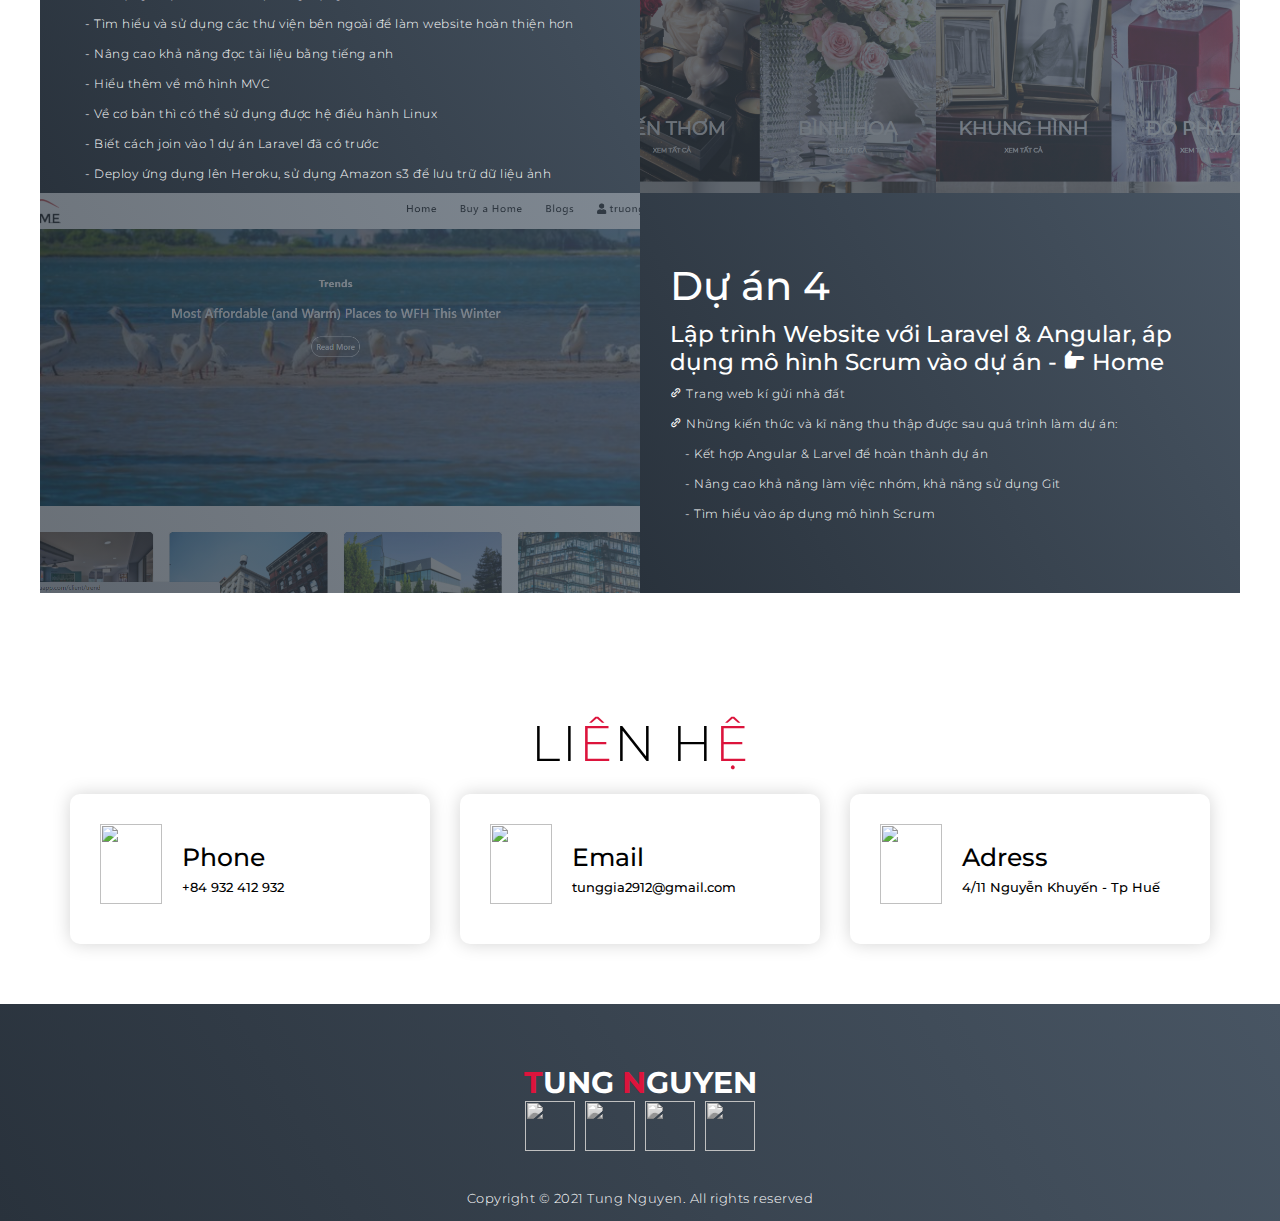
==== commit bf3c491d: "fix details contact" ====
--- a/index.html
+++ b/index.html
@@ -80,7 +80,11 @@
             <div class="info-right">
               <p>
                 <i class='bx bxs-graduation' ></i>
-                <span class="about_highlight">Trình độ:</span> Đại học
+                <span class="about_highlight">Học vấn:</span> Đại học
+              </p>
+              <p>
+                <i class='bx bx-globe'></i>
+                <span class="about_highlight">Ngoại ngữ:</span> Tiếng Anh, tiếng Nhật
               </p>
               <p>
                 <i class='bx bx-mail-send' ></i>
--- a/style.css
+++ b/style.css
@@ -290,6 +290,7 @@
 
 #projects .projects__header h1 {
   margin-bottom: 50px;
+  margin-top: 20px;
 }
 
 #projects .projects__all {
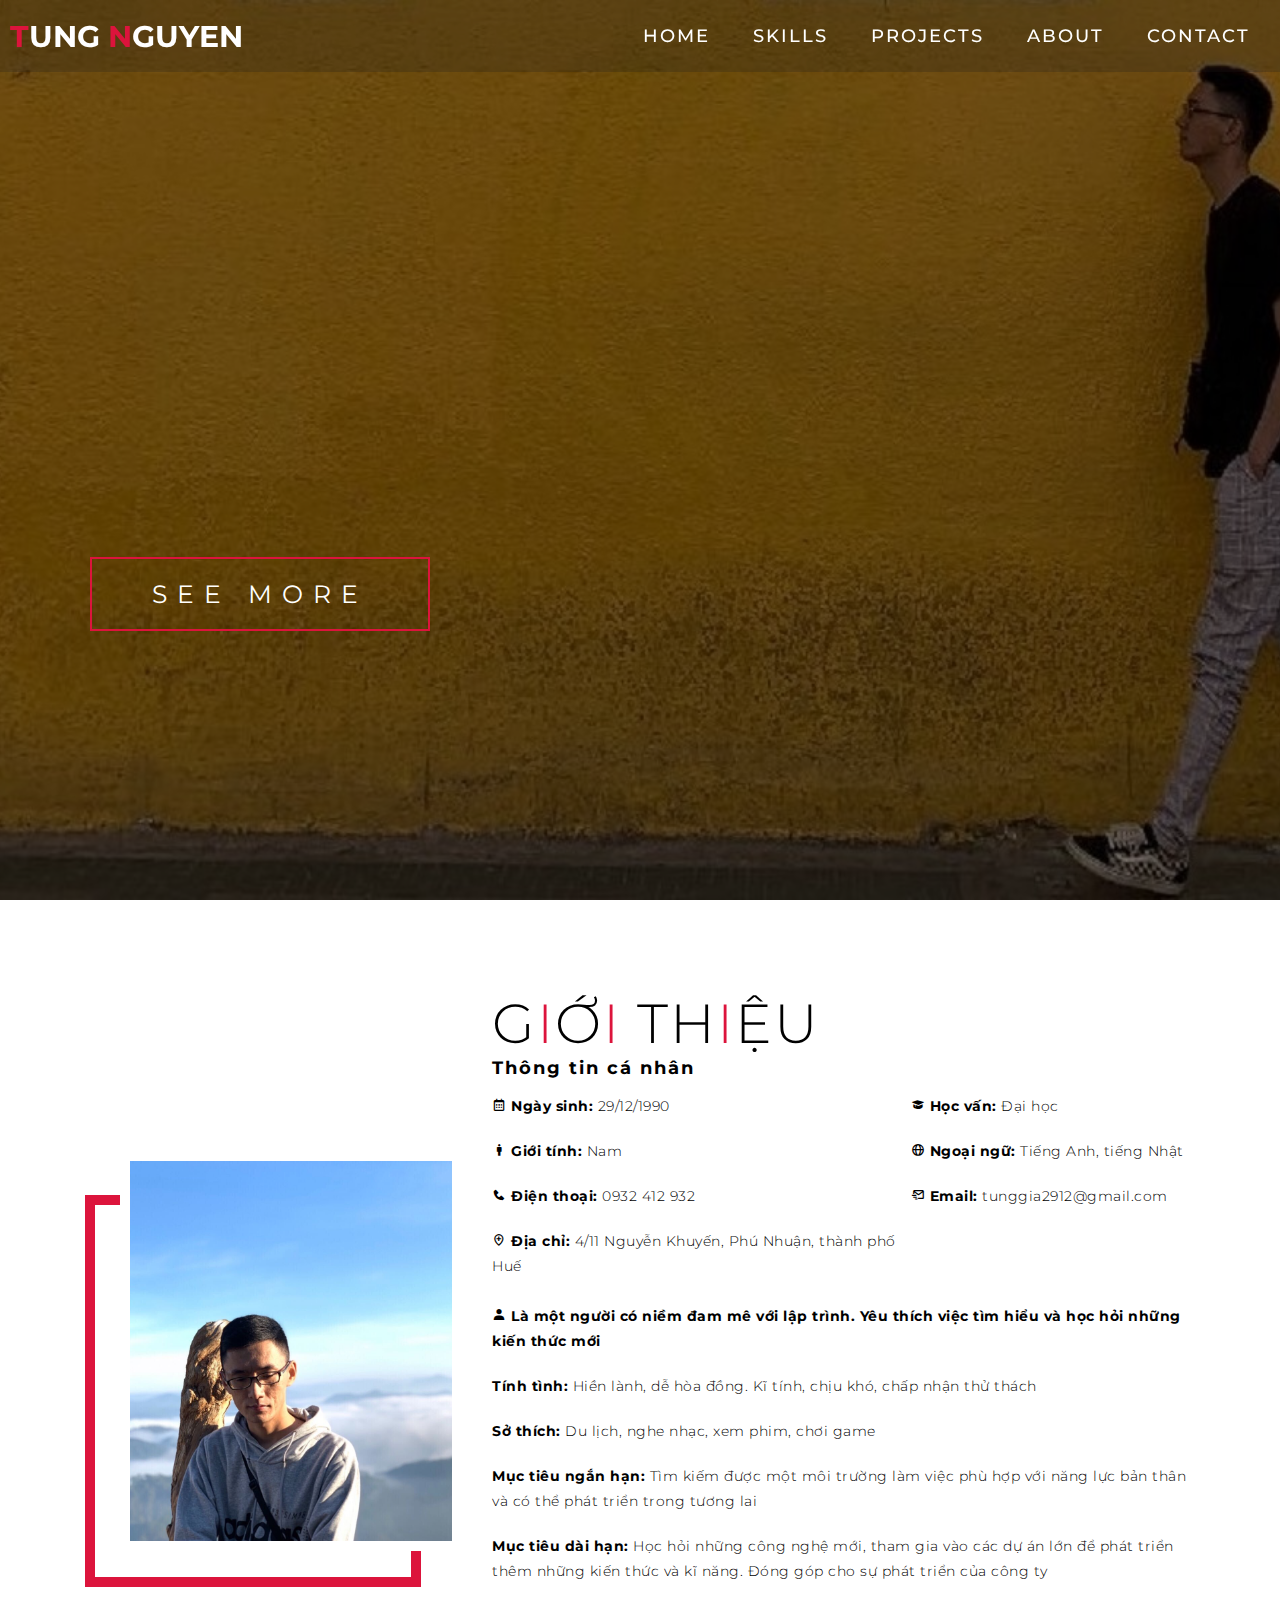
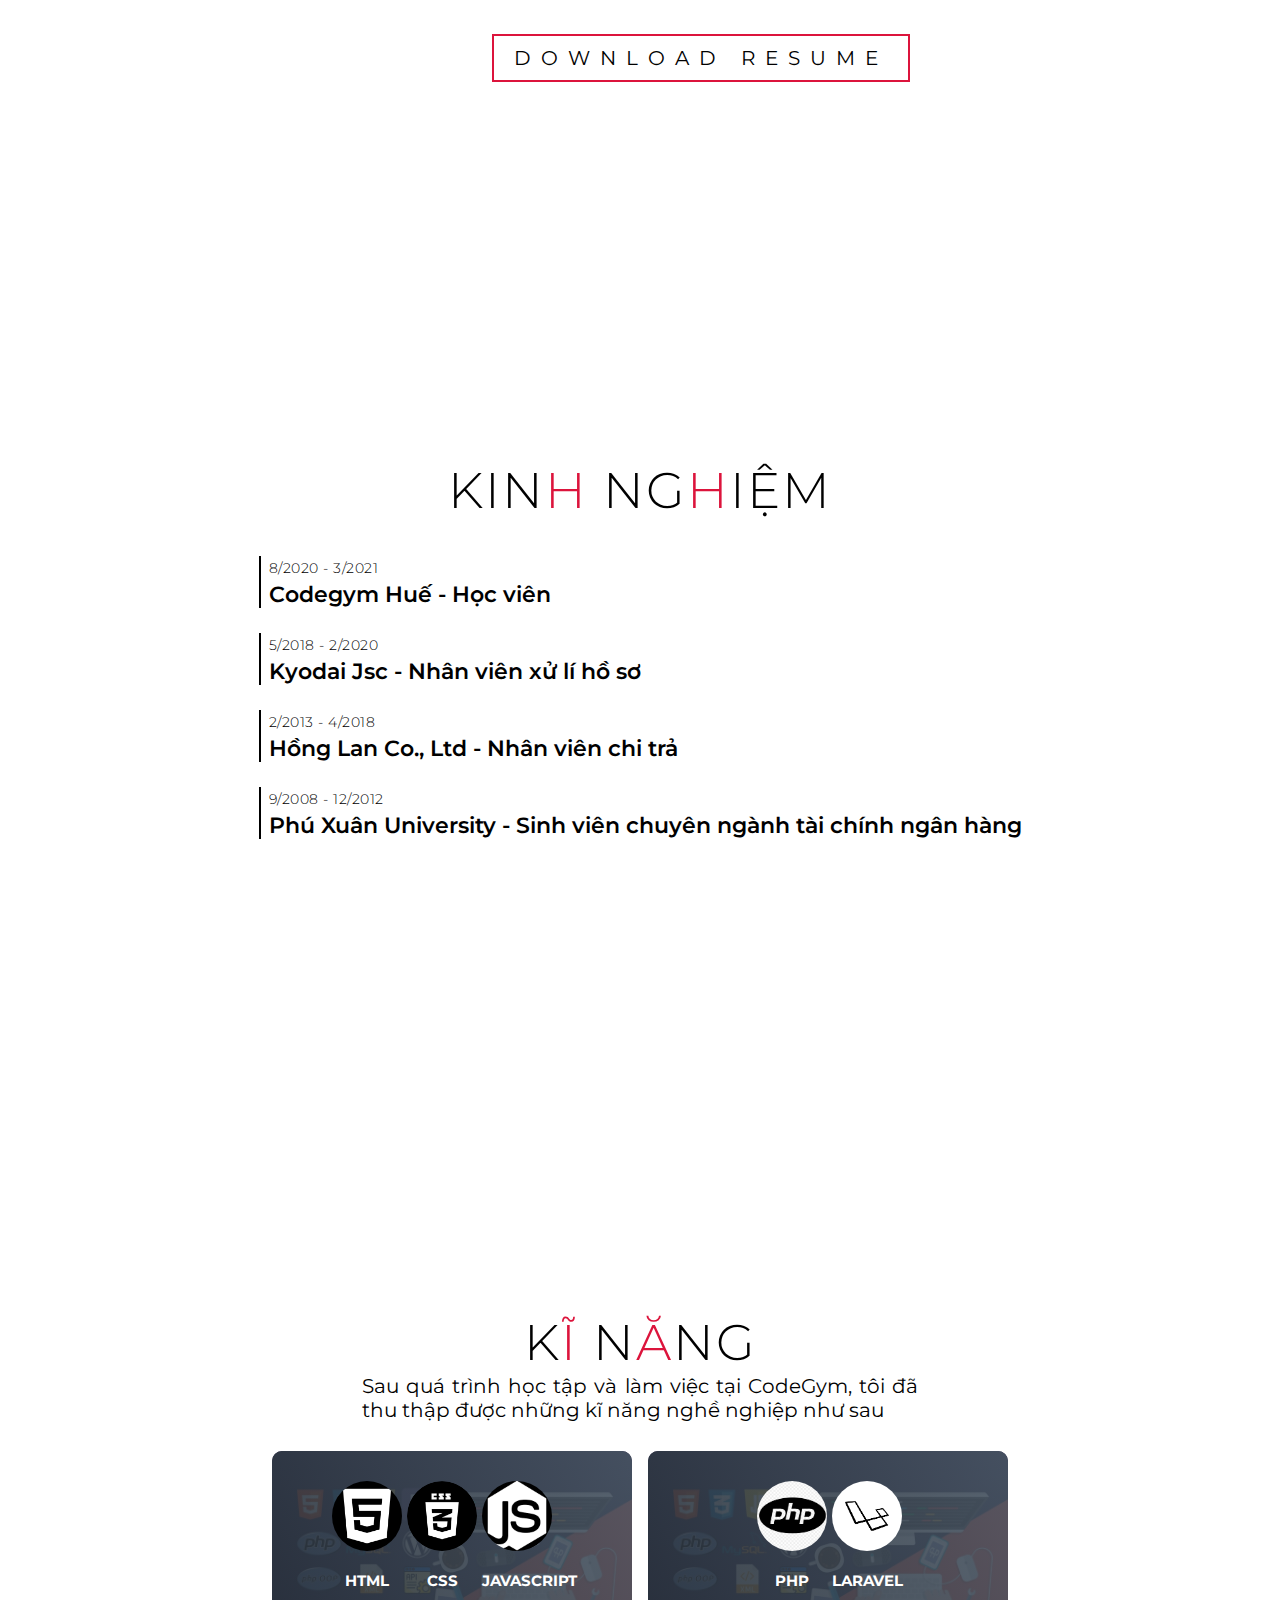
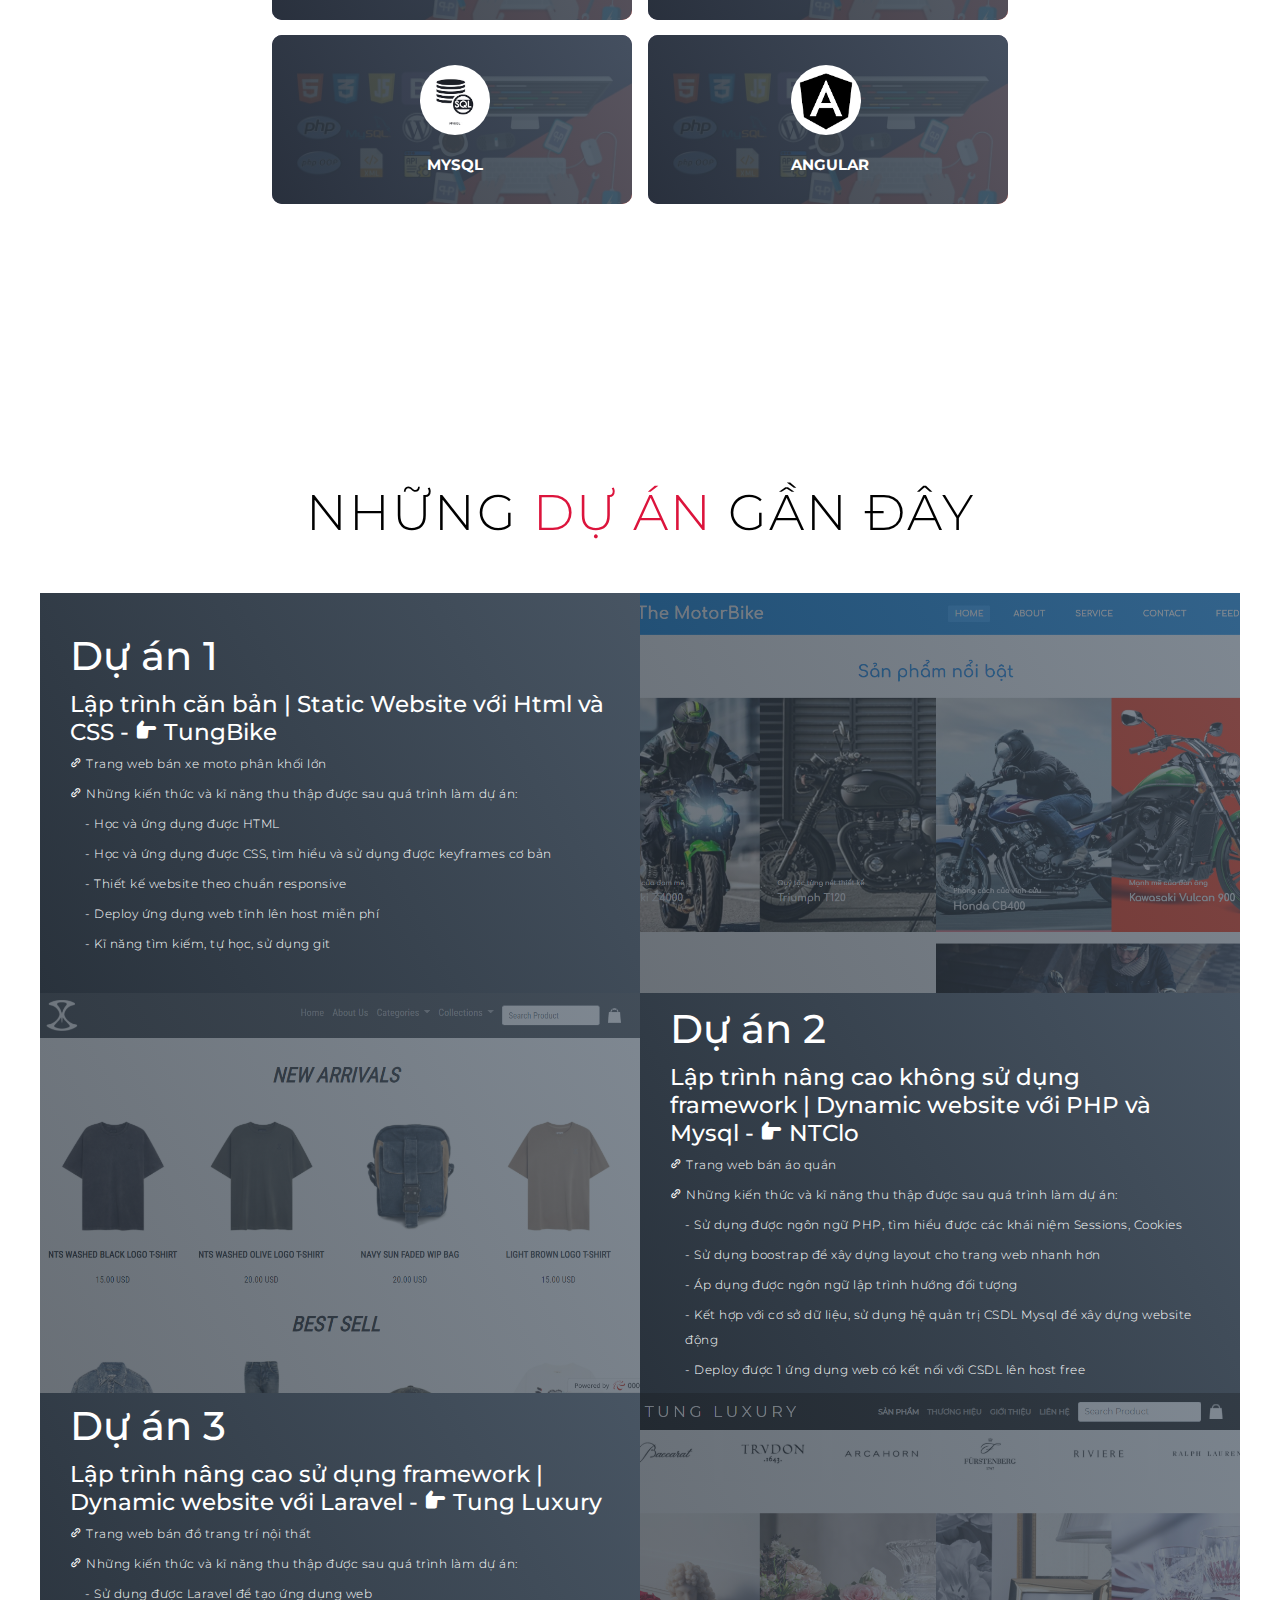
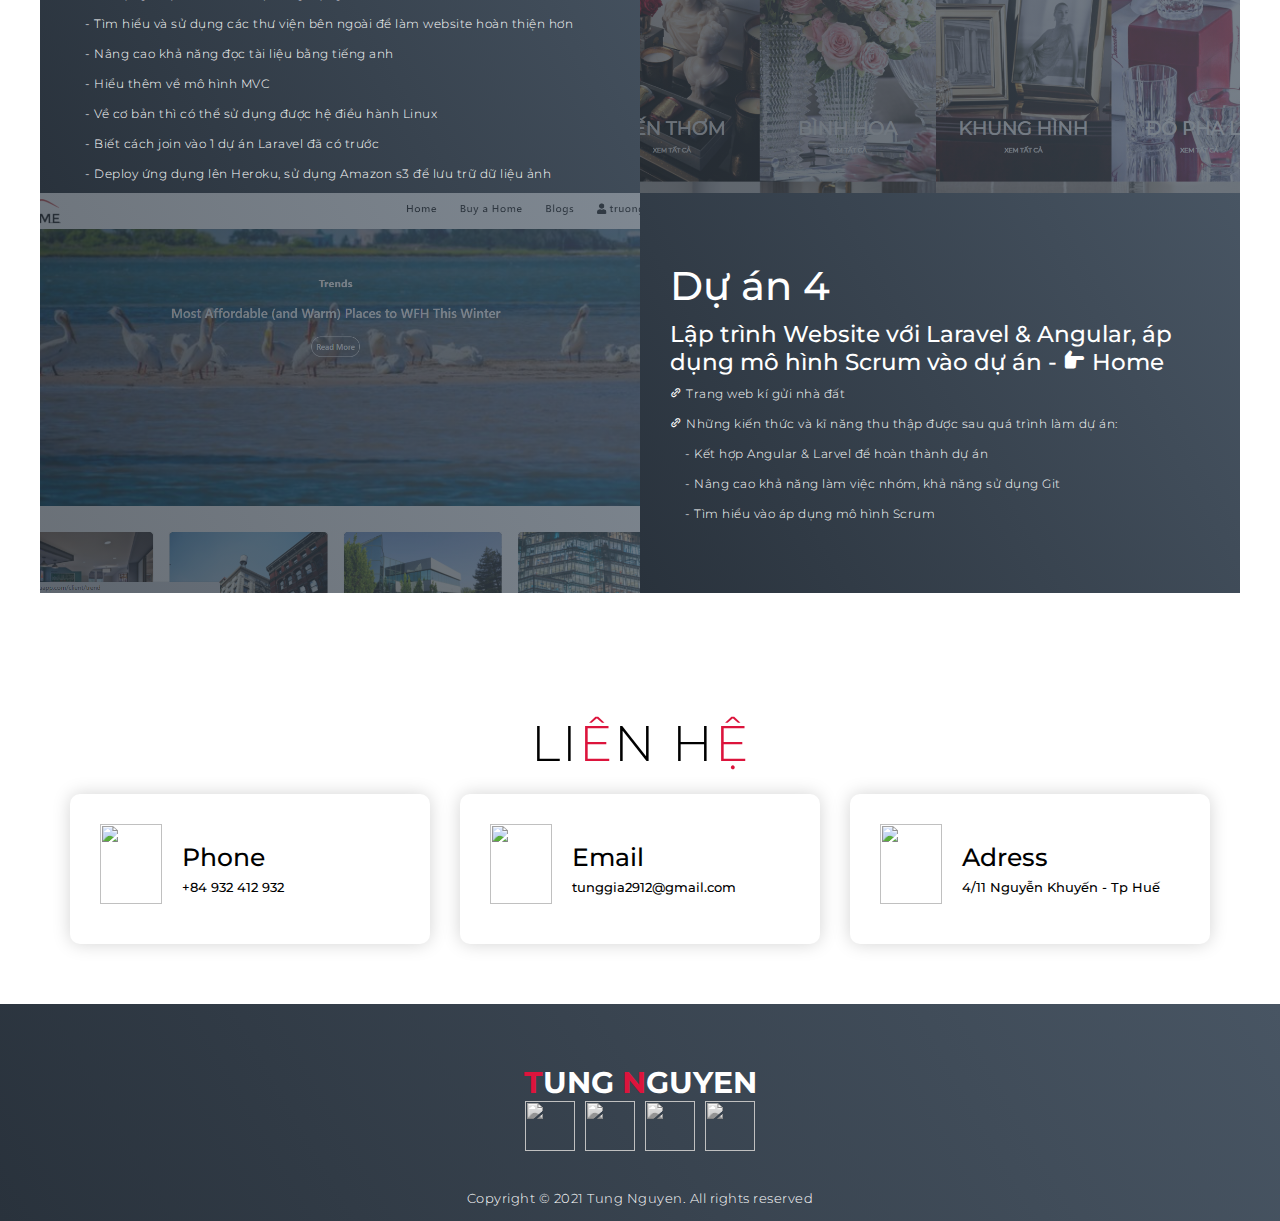
==== commit 57cb9a3c: "fix date" ====
--- a/index.html
+++ b/index.html
@@ -114,11 +114,11 @@
                   <h2>Codegym Huế - Học viên</h2>
               </div>
               <div class="timeline_item">
-                  <p class="experiences_timeline">5/2017 - 2/2020</p>
+                  <p class="experiences_timeline">5/2018 - 2/2020</p>
                   <h2>Kyodai Jsc - Nhân viên xử lí hồ sơ</h2>
               </div>
               <div class="timeline_item">
-                  <p class="experiences_timeline">2/2013 - 4/2017</p>
+                  <p class="experiences_timeline">2/2013 - 4/2018</p>
                   <h2>Hồng Lan Co., Ltd - Nhân viên chi trả</h2>
               </div>
               <div class="timeline_item">
@@ -324,21 +324,18 @@
         </div>
         <div class="footer__social-icon">
           <div class="footer__social-item">
-            <a href="#"
+            <a href="https://www.facebook.com/nguyen.ductung.9/"
               ><img
                 src="https://img.icons8.com/bubbles/50/000000/facebook-new.png"
             /></a>
           </div>
           <div class="footer__social-item">
-            <a href="#"
-              ><img
-                src="https://img.icons8.com/bubbles/50/000000/instagram-new.png"
-            /></a>
+            <a href="https://www.instagram.com/tunggia2912/"
+              ><img src="https://img.icons8.com/bubbles/50/000000/instagram-new.png"/></a>
           </div>
           <div class="footer__social-item">
-            <a href="#"
-              ><img src="https://img.icons8.com/bubbles/50/000000/twitter.png"
-            /></a>
+            <a href="https://github.com/tung2912"
+              ><img src="https://img.icons8.com/bubbles/50/000000/github.png"/></a>
           </div>
           <div class="footer__social-item">
             <a href="#"
